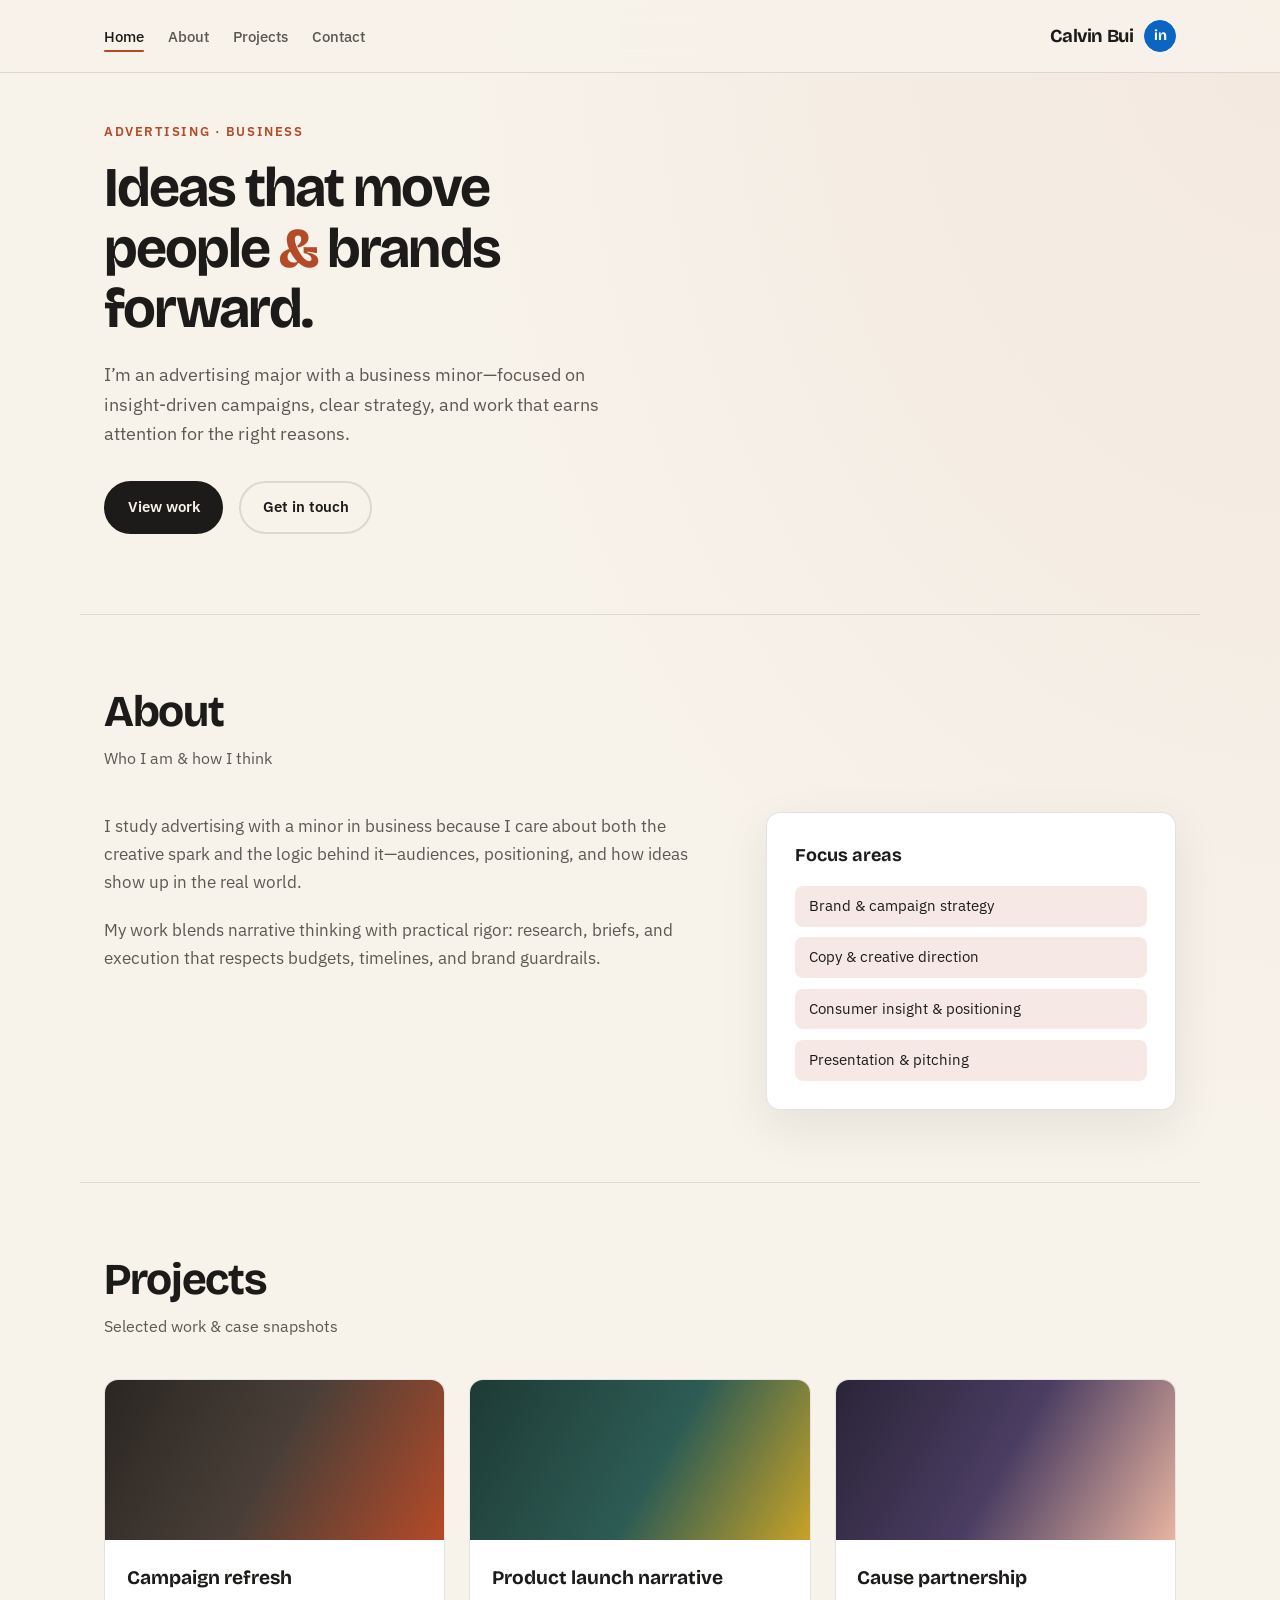
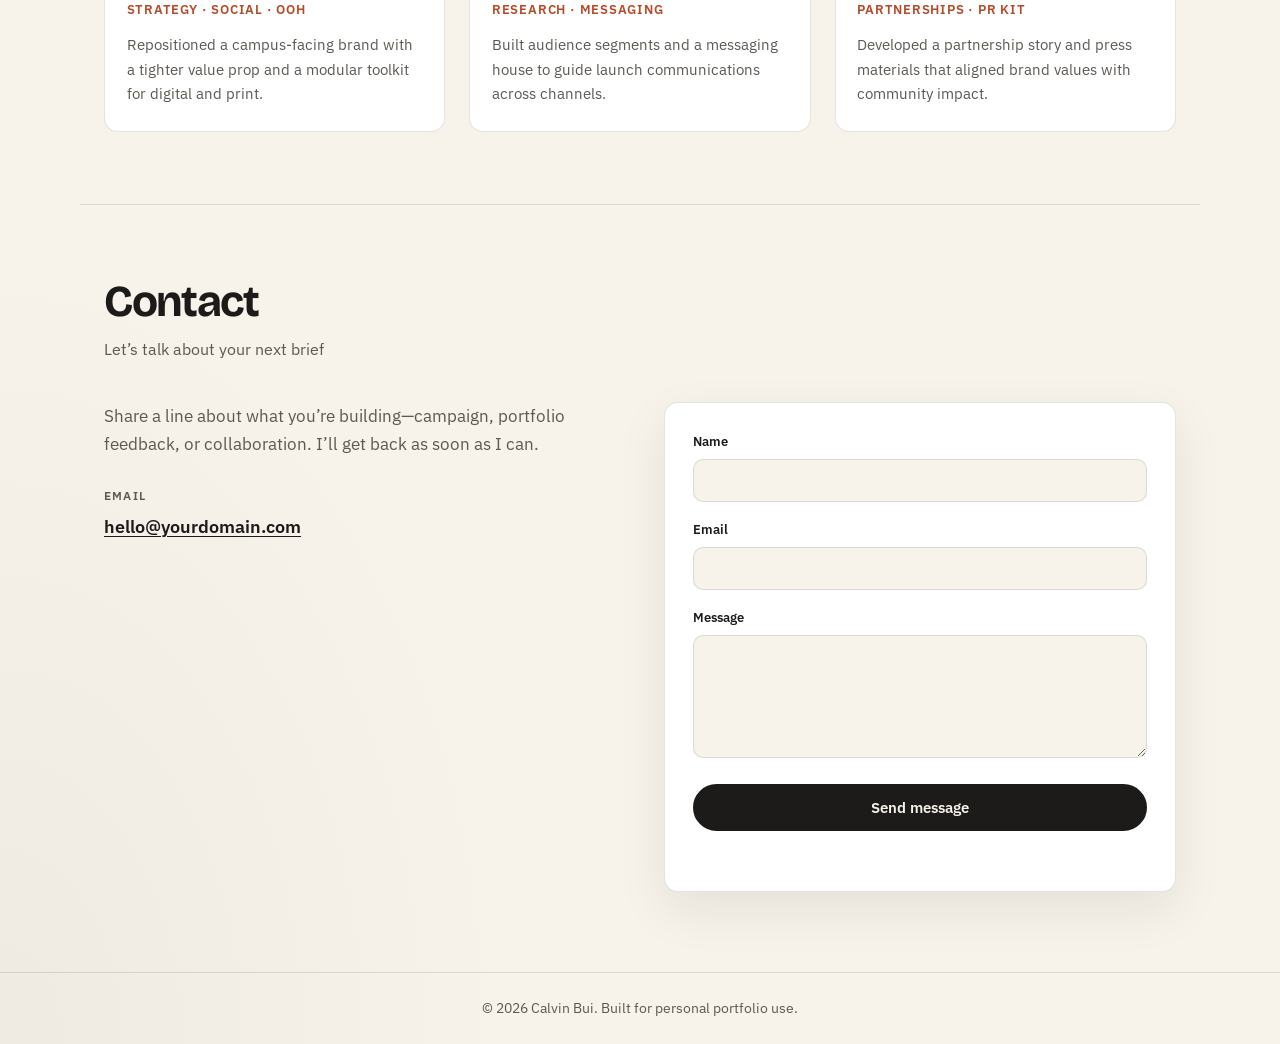
==== index.html @ d8169baa "changed website icon" ====
<!DOCTYPE html>
<html lang="en">
  <head>
    <meta charset="UTF-8" />
    <meta name="viewport" content="width=device-width, initial-scale=1.0" />
    <meta
      name="description"
      content="Portfolio — Advertising & strategy. Personal brand and selected work."
    />
    <title>Calvin Bui | Advertising & Strategy</title>
    <link rel="preconnect" href="https://fonts.googleapis.com" />
    <link rel="preconnect" href="https://fonts.gstatic.com" crossorigin />
    <link
      href="https://fonts.googleapis.com/css2?family=Bricolage+Grotesque:opsz,wght@12..96,400;12..96,600;12..96,700&family=IBM+Plex+Sans:ital,wght@0,400;0,500;0,600;1,400&display=swap"
      rel="stylesheet"
    />
    <link rel="icon" type="image/svg+xml" href="favicon.svg" />
    <link rel="apple-touch-icon" sizes="180x180" href="favicon.svg" />
    <link rel="stylesheet" href="css/styles.css" />
  </head>
  <body>
    <a class="skip-link" href="#home">Skip to content</a>

    <header class="site-header">
      <div class="header-inner">
        <button
          class="nav-toggle"
          type="button"
          aria-expanded="false"
          aria-controls="site-nav"
          aria-label="Open menu"
        >
          <span class="nav-toggle-bar" aria-hidden="true"></span>
          <span class="nav-toggle-bar" aria-hidden="true"></span>
        </button>
        <nav id="site-nav" class="site-nav" aria-label="Primary">
          <ul class="nav-list">
            <li><a class="nav-link" href="#home" data-section="home">Home</a></li>
            <li><a class="nav-link" href="#about" data-section="about">About</a></li>
            <li>
              <a class="nav-link" href="#projects" data-section="projects">Projects</a>
            </li>
            <li>
              <a class="nav-link" href="#contact" data-section="contact">Contact</a>
            </li>
          </ul>
        </nav>
        <div class="header-brand">
          <a class="logo" href="#home">Calvin Bui</a>
          <a
            class="social-link social-link--linkedin"
            href="https://www.linkedin.com/in/calvin-bui-9a1b99356/"
            target="_blank"
            rel="noopener noreferrer"
            aria-label="Calvin Bui on LinkedIn"
          >
            <span aria-hidden="true">in</span>
          </a>
        </div>
      </div>
    </header>

    <main>
      <section id="home" class="section section-hero" tabindex="-1">
        <div class="hero-grid">
          <div class="hero-copy">
            <p class="eyebrow">Advertising · Business</p>
            <h1 class="hero-title">
              Ideas that move people <span class="hero-accent">&amp;</span> brands
              forward.
            </h1>
            <p class="hero-lead">
              I’m an advertising major with a business minor—focused on insight-driven
              campaigns, clear strategy, and work that earns attention for the right
              reasons.
            </p>
            <div class="hero-actions">
              <a class="btn btn-primary" href="#projects">View work</a>
              <a class="btn btn-ghost" href="#contact">Get in touch</a>
            </div>
          </div>
        </div>
      </section>

      <section id="about" class="section section-about" tabindex="-1">
        <div class="section-header">
          <h2 class="section-title">About</h2>
          <p class="section-kicker">Who I am &amp; how I think</p>
        </div>
        <div class="about-grid">
          <div class="about-text">
            <p>
              I study advertising with a minor in business because I care about both
              the creative spark and the logic behind it—audiences, positioning, and
              how ideas show up in the real world.
            </p>
            <p>
              My work blends narrative thinking with practical rigor: research,
              briefs, and execution that respects budgets, timelines, and brand
              guardrails.
            </p>
          </div>
          <aside class="about-aside">
            <h3 class="about-aside-title">Focus areas</h3>
            <ul class="pill-list">
              <li>Brand &amp; campaign strategy</li>
              <li>Copy &amp; creative direction</li>
              <li>Consumer insight &amp; positioning</li>
              <li>Presentation &amp; pitching</li>
            </ul>
          </aside>
        </div>
      </section>

      <section id="projects" class="section section-projects" tabindex="-1">
        <div class="section-header">
          <h2 class="section-title">Projects</h2>
          <p class="section-kicker">Selected work &amp; case snapshots</p>
        </div>
        <ul class="project-grid">
          <li class="project-card">
            <div class="project-thumb" role="img" aria-label="Project placeholder"></div>
            <div class="project-body">
              <h3 class="project-title">Campaign refresh</h3>
              <p class="project-meta">Strategy · Social · OOH</p>
              <p class="project-desc">
                Repositioned a campus-facing brand with a tighter value prop and a
                modular toolkit for digital and print.
              </p>
            </div>
          </li>
          <li class="project-card">
            <div
              class="project-thumb project-thumb--b"
              role="img"
              aria-label="Project placeholder"
            ></div>
            <div class="project-body">
              <h3 class="project-title">Product launch narrative</h3>
              <p class="project-meta">Research · Messaging</p>
              <p class="project-desc">
                Built audience segments and a messaging house to guide launch
                communications across channels.
              </p>
            </div>
          </li>
          <li class="project-card">
            <div
              class="project-thumb project-thumb--c"
              role="img"
              aria-label="Project placeholder"
            ></div>
            <div class="project-body">
              <h3 class="project-title">Cause partnership</h3>
              <p class="project-meta">Partnerships · PR kit</p>
              <p class="project-desc">
                Developed a partnership story and press materials that aligned brand
                values with community impact.
              </p>
            </div>
          </li>
        </ul>
      </section>

      <section id="contact" class="section section-contact" tabindex="-1">
        <div class="section-header">
          <h2 class="section-title">Contact</h2>
          <p class="section-kicker">Let’s talk about your next brief</p>
        </div>
        <div class="contact-grid">
          <div class="contact-intro">
            <p>
              Share a line about what you’re building—campaign, portfolio feedback, or
              collaboration. I’ll get back as soon as I can.
            </p>
            <p class="contact-direct">
              <span class="contact-label">Email</span>
              <a class="contact-email" href="mailto:hello@yourdomain.com"
                >hello@yourdomain.com</a
              >
            </p>
          </div>
          <form class="contact-form" id="contact-form" novalidate>
            <div class="field">
              <label for="name">Name</label>
              <input id="name" name="name" type="text" autocomplete="name" required />
            </div>
            <div class="field">
              <label for="email">Email</label>
              <input
                id="email"
                name="email"
                type="email"
                autocomplete="email"
                required
              />
            </div>
            <div class="field">
              <label for="message">Message</label>
              <textarea id="message" name="message" rows="5" required></textarea>
            </div>
            <button class="btn btn-primary btn-full" type="submit">Send message</button>
            <p class="form-hint" id="form-status" role="status" aria-live="polite"></p>
          </form>
        </div>
      </section>
    </main>

    <footer class="site-footer">
      <p class="footer-copy">
        © <span id="year"></span> Calvin Bui. Built for personal portfolio use.
      </p>
    </footer>

    <script src="js/main.js"></script>
  </body>
</html>
---- css/styles.css ----
/* —— Variables —— */
:root {
  --bg: #f7f2ea;
  --bg-deep: #ebe3d6;
  --ink: #1c1b19;
  --ink-muted: #5c5852;
  --accent: #b54a28;
  --accent-soft: rgba(181, 74, 40, 0.12);
  --line: rgba(28, 27, 25, 0.12);
  --shadow: 0 18px 50px rgba(28, 27, 25, 0.08);
  --radius: 14px;
  --font-display: "Bricolage Grotesque", system-ui, sans-serif;
  --font-body: "IBM Plex Sans", system-ui, sans-serif;
  --header-h: 72px;
  --ease: cubic-bezier(0.22, 1, 0.36, 1);
}

*,
*::before,
*::after {
  box-sizing: border-box;
}

html {
  scroll-behavior: smooth;
}

@media (prefers-reduced-motion: reduce) {
  html {
    scroll-behavior: auto;
  }
}

body {
  margin: 0;
  font-family: var(--font-body);
  font-size: 1.0625rem;
  line-height: 1.65;
  color: var(--ink);
  background-color: var(--bg);
  background-image: radial-gradient(
      ellipse 120% 80% at 100% 0%,
      rgba(181, 74, 40, 0.06),
      transparent 55%
    ),
    radial-gradient(ellipse 80% 60% at 0% 100%, rgba(28, 27, 25, 0.04), transparent 50%);
}

img {
  max-width: 100%;
  height: auto;
  display: block;
}

a {
  color: var(--accent);
  text-decoration-thickness: 1px;
  text-underline-offset: 3px;
}

a:hover {
  color: var(--ink);
}

.skip-link {
  position: absolute;
  left: -9999px;
  top: 0.75rem;
  z-index: 100;
  padding: 0.5rem 1rem;
  background: var(--ink);
  color: var(--bg);
  font-weight: 600;
  border-radius: 6px;
}

.skip-link:focus {
  left: 0.75rem;
}

/* —— Header —— */
.site-header {
  position: sticky;
  top: 0;
  z-index: 50;
  background: color-mix(in srgb, var(--bg) 88%, transparent);
  backdrop-filter: blur(12px);
  border-bottom: 1px solid var(--line);
}

.header-inner {
  max-width: 1120px;
  margin: 0 auto;
  padding: 1rem 1.5rem;
  display: flex;
  align-items: center;
  justify-content: space-between;
  gap: 1rem;
  min-height: var(--header-h);
}

.header-brand {
  display: flex;
  align-items: center;
  gap: 0.65rem;
}

.logo {
  font-family: var(--font-display);
  font-weight: 700;
  font-size: 1.15rem;
  letter-spacing: -0.02em;
  color: var(--ink);
  text-decoration: none;
}

.logo:hover {
  color: var(--accent);
}

.social-link {
  display: inline-flex;
  align-items: center;
  justify-content: center;
  width: 32px;
  height: 32px;
  border-radius: 999px;
  border: 1px solid var(--line);
  font-size: 0.9rem;
  font-weight: 700;
  text-decoration: none;
  transition: background 0.2s, color 0.2s, border-color 0.2s, transform 0.2s var(--ease);
}

.social-link span {
  font-family: var(--font-display);
}

.social-link--linkedin {
  background: #0a66c2;
  color: #fff;
  border-color: #0a66c2;
}

.social-link--linkedin:hover {
  background: #084482;
  border-color: #084482;
  color: #fff;
}

.site-nav .nav-list {
  list-style: none;
  margin: 0;
  padding: 0;
  display: flex;
  gap: 0.25rem 1.5rem;
  flex-wrap: wrap;
  align-items: center;
  justify-content: flex-start;
}

.nav-link {
  font-size: 0.9375rem;
  font-weight: 500;
  color: var(--ink-muted);
  text-decoration: none;
  padding: 0.35rem 0;
  position: relative;
}

.nav-link:hover,
.nav-link:focus-visible {
  color: var(--ink);
}

.nav-link.is-active {
  color: var(--ink);
}

.nav-link.is-active::after {
  content: "";
  position: absolute;
  left: 0;
  bottom: 0;
  width: 100%;
  height: 2px;
  background: var(--accent);
  border-radius: 2px;
}

.nav-toggle {
  display: none;
  flex-direction: column;
  justify-content: center;
  gap: 6px;
  width: 44px;
  height: 44px;
  padding: 0;
  border: none;
  background: transparent;
  cursor: pointer;
}

.nav-toggle-bar {
  display: block;
  width: 22px;
  height: 2px;
  background: var(--ink);
  border-radius: 2px;
  transition: transform 0.25s var(--ease), opacity 0.2s;
}

.nav-toggle[aria-expanded="true"] .nav-toggle-bar:first-child {
  transform: translateY(4px) rotate(45deg);
}

.nav-toggle[aria-expanded="true"] .nav-toggle-bar:last-child {
  transform: translateY(-4px) rotate(-45deg);
}

@media (max-width: 768px) {
  .nav-toggle {
    display: flex;
  }

  .header-inner {
    justify-content: space-between;
  }

  .site-nav {
    position: absolute;
    left: 0;
    right: 0;
    top: 100%;
    background: var(--bg);
    border-bottom: 1px solid var(--line);
    max-height: 0;
    overflow: hidden;
    transition: max-height 0.35s var(--ease);
  }

  .site-nav.is-open {
    max-height: 320px;
  }

  .site-nav .nav-list {
    flex-direction: column;
    align-items: stretch;
    padding: 1rem 1.5rem 1.5rem;
    gap: 0;
  }

  .site-nav .nav-link {
    display: block;
    padding: 0.75rem 0;
    border-bottom: 1px solid var(--line);
  }

  .site-nav .nav-link.is-active::after {
    display: none;
  }

  .site-nav .nav-link.is-active {
    padding-left: 0.5rem;
    border-left: 3px solid var(--accent);
  }
}

/* —— Sections —— */
.section {
  scroll-margin-top: calc(var(--header-h) + 1rem);
  padding: 4.5rem 1.5rem;
  max-width: 1120px;
  margin: 0 auto;
}

.section-header {
  margin-bottom: 2.5rem;
  max-width: 40rem;
}

.section-title {
  font-family: var(--font-display);
  font-size: clamp(2rem, 4vw, 2.75rem);
  font-weight: 700;
  letter-spacing: -0.03em;
  line-height: 1.15;
  margin: 0 0 0.5rem;
}

.section-kicker {
  margin: 0;
  color: var(--ink-muted);
  font-size: 1rem;
}

/* —— Hero —— */
.section-hero {
  padding-top: 3rem;
  padding-bottom: 5rem;
}

.hero-grid {
  display: grid;
  grid-template-columns: 1fr 1fr;
  gap: 3rem;
  align-items: center;
}

@media (max-width: 900px) {
  .hero-grid {
    grid-template-columns: 1fr;
  }
}

.eyebrow {
  font-size: 0.8125rem;
  font-weight: 600;
  letter-spacing: 0.12em;
  text-transform: uppercase;
  color: var(--accent);
  margin: 0 0 1rem;
}

.hero-title {
  font-family: var(--font-display);
  font-size: clamp(2.35rem, 5vw, 3.5rem);
  font-weight: 700;
  letter-spacing: -0.035em;
  line-height: 1.08;
  margin: 0 0 1.25rem;
}

.hero-accent {
  color: var(--accent);
}

.hero-lead {
  margin: 0 0 2rem;
  color: var(--ink-muted);
  font-size: 1.125rem;
  max-width: 36rem;
}

.hero-actions {
  display: flex;
  flex-wrap: wrap;
  gap: 0.75rem 1rem;
}

.btn {
  display: inline-flex;
  align-items: center;
  justify-content: center;
  padding: 0.75rem 1.35rem;
  font-family: var(--font-body);
  font-size: 0.9375rem;
  font-weight: 600;
  border-radius: 999px;
  border: 2px solid transparent;
  cursor: pointer;
  text-decoration: none;
  transition: background 0.2s, color 0.2s, border-color 0.2s, transform 0.2s var(--ease);
}

.btn:active {
  transform: scale(0.98);
}

.btn-primary {
  background: var(--ink);
  color: var(--bg);
  border-color: var(--ink);
}

.btn-primary:hover {
  background: var(--accent);
  border-color: var(--accent);
  color: #fff;
}

.btn-ghost {
  background: transparent;
  color: var(--ink);
  border-color: var(--line);
}

.btn-ghost:hover {
  border-color: var(--ink);
}

.btn-full {
  width: 100%;
}

.hero-visual {
  display: flex;
  justify-content: center;
  align-items: center;
  min-height: 280px;
}

.hero-frame {
  position: relative;
  width: min(100%, 380px);
  aspect-ratio: 1;
  border-radius: var(--radius);
  background: linear-gradient(145deg, var(--bg-deep), #fff 60%);
  border: 1px solid var(--line);
  box-shadow: var(--shadow);
}

.hero-tag {
  position: absolute;
  font-family: var(--font-display);
  font-weight: 600;
  font-size: 0.95rem;
  padding: 0.5rem 0.85rem;
  background: var(--ink);
  color: var(--bg);
  border-radius: 8px;
  top: 18%;
  left: 10%;
  animation: float 6s var(--ease) infinite;
}

.hero-tag--offset {
  top: 48%;
  left: auto;
  right: 12%;
  background: var(--accent);
  animation-delay: -2s;
}

.hero-tag--wide {
  top: auto;
  bottom: 16%;
  left: 18%;
  background: var(--bg);
  color: var(--ink);
  border: 1px solid var(--line);
  animation-delay: -4s;
}

@media (prefers-reduced-motion: reduce) {
  .hero-tag {
    animation: none;
  }
}

@keyframes float {
  0%,
  100% {
    transform: translateY(0);
  }
  50% {
    transform: translateY(-8px);
  }
}

/* —— About —— */
.section-about {
  border-top: 1px solid var(--line);
}

.about-grid {
  display: grid;
  grid-template-columns: 1.2fr 0.8fr;
  gap: 3rem;
  align-items: start;
}

@media (max-width: 768px) {
  .about-grid {
    grid-template-columns: 1fr;
  }
}

.about-text p {
  margin: 0 0 1.25rem;
  color: var(--ink-muted);
}

.about-text p:last-child {
  margin-bottom: 0;
}

.about-aside {
  background: #fff;
  border: 1px solid var(--line);
  border-radius: var(--radius);
  padding: 1.75rem;
  box-shadow: var(--shadow);
}

.about-aside-title {
  font-family: var(--font-display);
  font-size: 1.125rem;
  margin: 0 0 1rem;
}

.pill-list {
  list-style: none;
  margin: 0;
  padding: 0;
  display: flex;
  flex-direction: column;
  gap: 0.65rem;
}

.pill-list li {
  font-size: 0.9375rem;
  padding: 0.5rem 0.85rem;
  background: var(--accent-soft);
  border-radius: 8px;
  color: var(--ink);
}

/* —— Projects —— */
.section-projects {
  border-top: 1px solid var(--line);
}

.project-grid {
  list-style: none;
  margin: 0;
  padding: 0;
  display: grid;
  grid-template-columns: repeat(3, 1fr);
  gap: 1.5rem;
}

@media (max-width: 900px) {
  .project-grid {
    grid-template-columns: 1fr;
  }
}

.project-card {
  background: #fff;
  border: 1px solid var(--line);
  border-radius: var(--radius);
  overflow: hidden;
  display: flex;
  flex-direction: column;
  transition: transform 0.25s var(--ease), box-shadow 0.25s var(--ease);
}

.project-card:hover {
  transform: translateY(-4px);
  box-shadow: var(--shadow);
}

.project-thumb {
  height: 160px;
  background: linear-gradient(120deg, #2a2622 0%, #4a3f38 50%, #b54a28 100%);
}

.project-thumb--b {
  background: linear-gradient(120deg, #1e3a35 0%, #2d5c54 55%, #c9a227 100%);
}

.project-thumb--c {
  background: linear-gradient(120deg, #2a2438 0%, #4a3d62 50%, #e8b4a0 100%);
}

.project-body {
  padding: 1.35rem 1.35rem 1.5rem;
  flex: 1;
  display: flex;
  flex-direction: column;
}

.project-title {
  font-family: var(--font-display);
  font-size: 1.2rem;
  margin: 0 0 0.35rem;
}

.project-meta {
  margin: 0 0 0.75rem;
  font-size: 0.8125rem;
  font-weight: 600;
  letter-spacing: 0.06em;
  text-transform: uppercase;
  color: var(--accent);
}

.project-desc {
  margin: 0;
  font-size: 0.9375rem;
  color: var(--ink-muted);
  flex: 1;
}

/* —— Contact —— */
.section-contact {
  border-top: 1px solid var(--line);
  padding-bottom: 5rem;
}

.contact-grid {
  display: grid;
  grid-template-columns: 1fr 1fr;
  gap: 3rem;
  align-items: start;
}

@media (max-width: 768px) {
  .contact-grid {
    grid-template-columns: 1fr;
  }
}

.contact-intro p {
  margin: 0 0 1.25rem;
  color: var(--ink-muted);
}

.contact-direct {
  margin: 0;
  padding-top: 0.5rem;
}

.contact-label {
  display: block;
  font-size: 0.75rem;
  font-weight: 600;
  letter-spacing: 0.1em;
  text-transform: uppercase;
  color: var(--ink-muted);
  margin-bottom: 0.35rem;
}

.contact-email {
  font-size: 1.125rem;
  font-weight: 600;
  color: var(--ink);
}

.contact-form {
  background: #fff;
  border: 1px solid var(--line);
  border-radius: var(--radius);
  padding: 1.75rem;
  box-shadow: var(--shadow);
}

.field {
  margin-bottom: 1.1rem;
}

.field label {
  display: block;
  font-size: 0.8125rem;
  font-weight: 600;
  margin-bottom: 0.4rem;
}

.field input,
.field textarea {
  width: 100%;
  padding: 0.65rem 0.85rem;
  font-family: var(--font-body);
  font-size: 1rem;
  border: 1px solid var(--line);
  border-radius: 10px;
  background: var(--bg);
  color: var(--ink);
}

.field input:focus,
.field textarea:focus {
  outline: 2px solid var(--accent);
  outline-offset: 2px;
  border-color: transparent;
}

.field textarea {
  resize: vertical;
  min-height: 120px;
}

.form-hint {
  margin: 0.75rem 0 0;
  font-size: 0.875rem;
  color: var(--ink-muted);
  min-height: 1.25rem;
}

.form-hint.is-error {
  color: #a32020;
}

.form-hint.is-success {
  color: #1f6b4a;
}

/* —— Footer —— */
.site-footer {
  border-top: 1px solid var(--line);
  padding: 1.5rem;
  text-align: center;
}

.footer-copy {
  margin: 0;
  font-size: 0.875rem;
  color: var(--ink-muted);
}
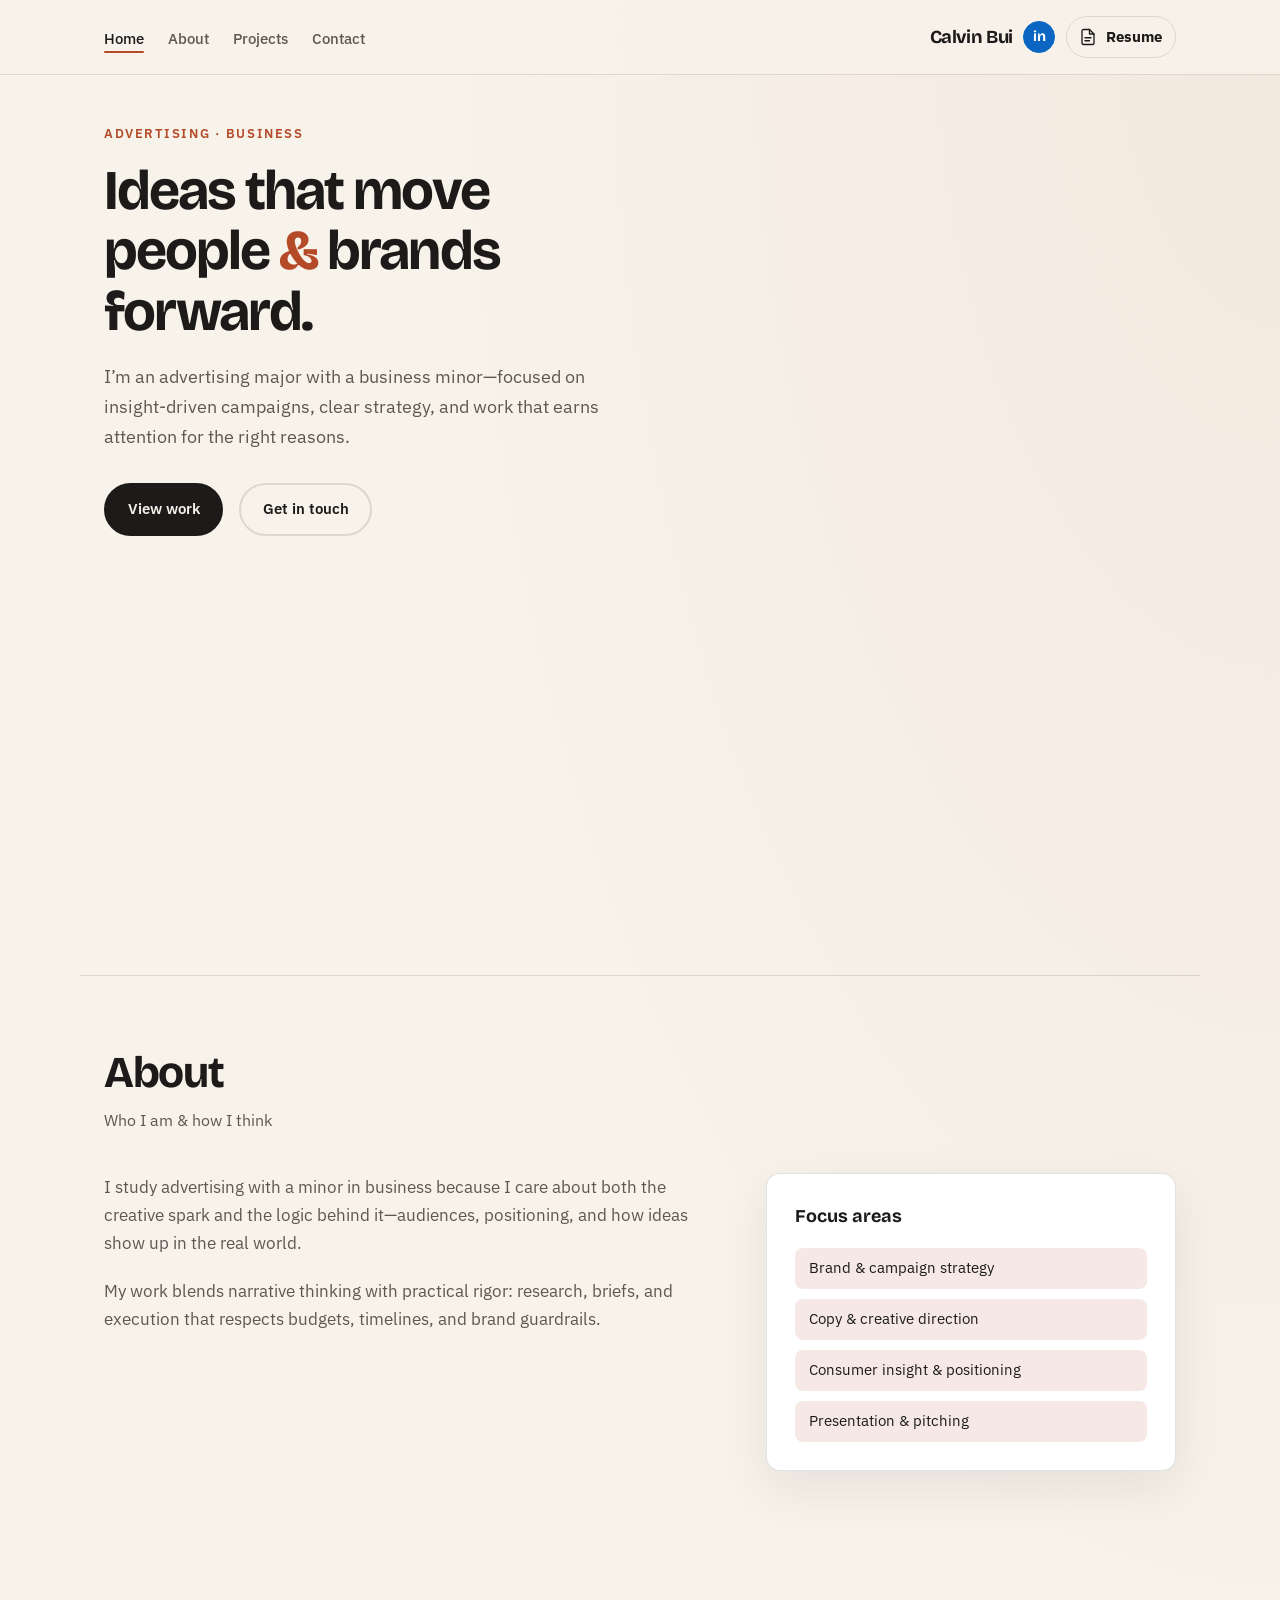
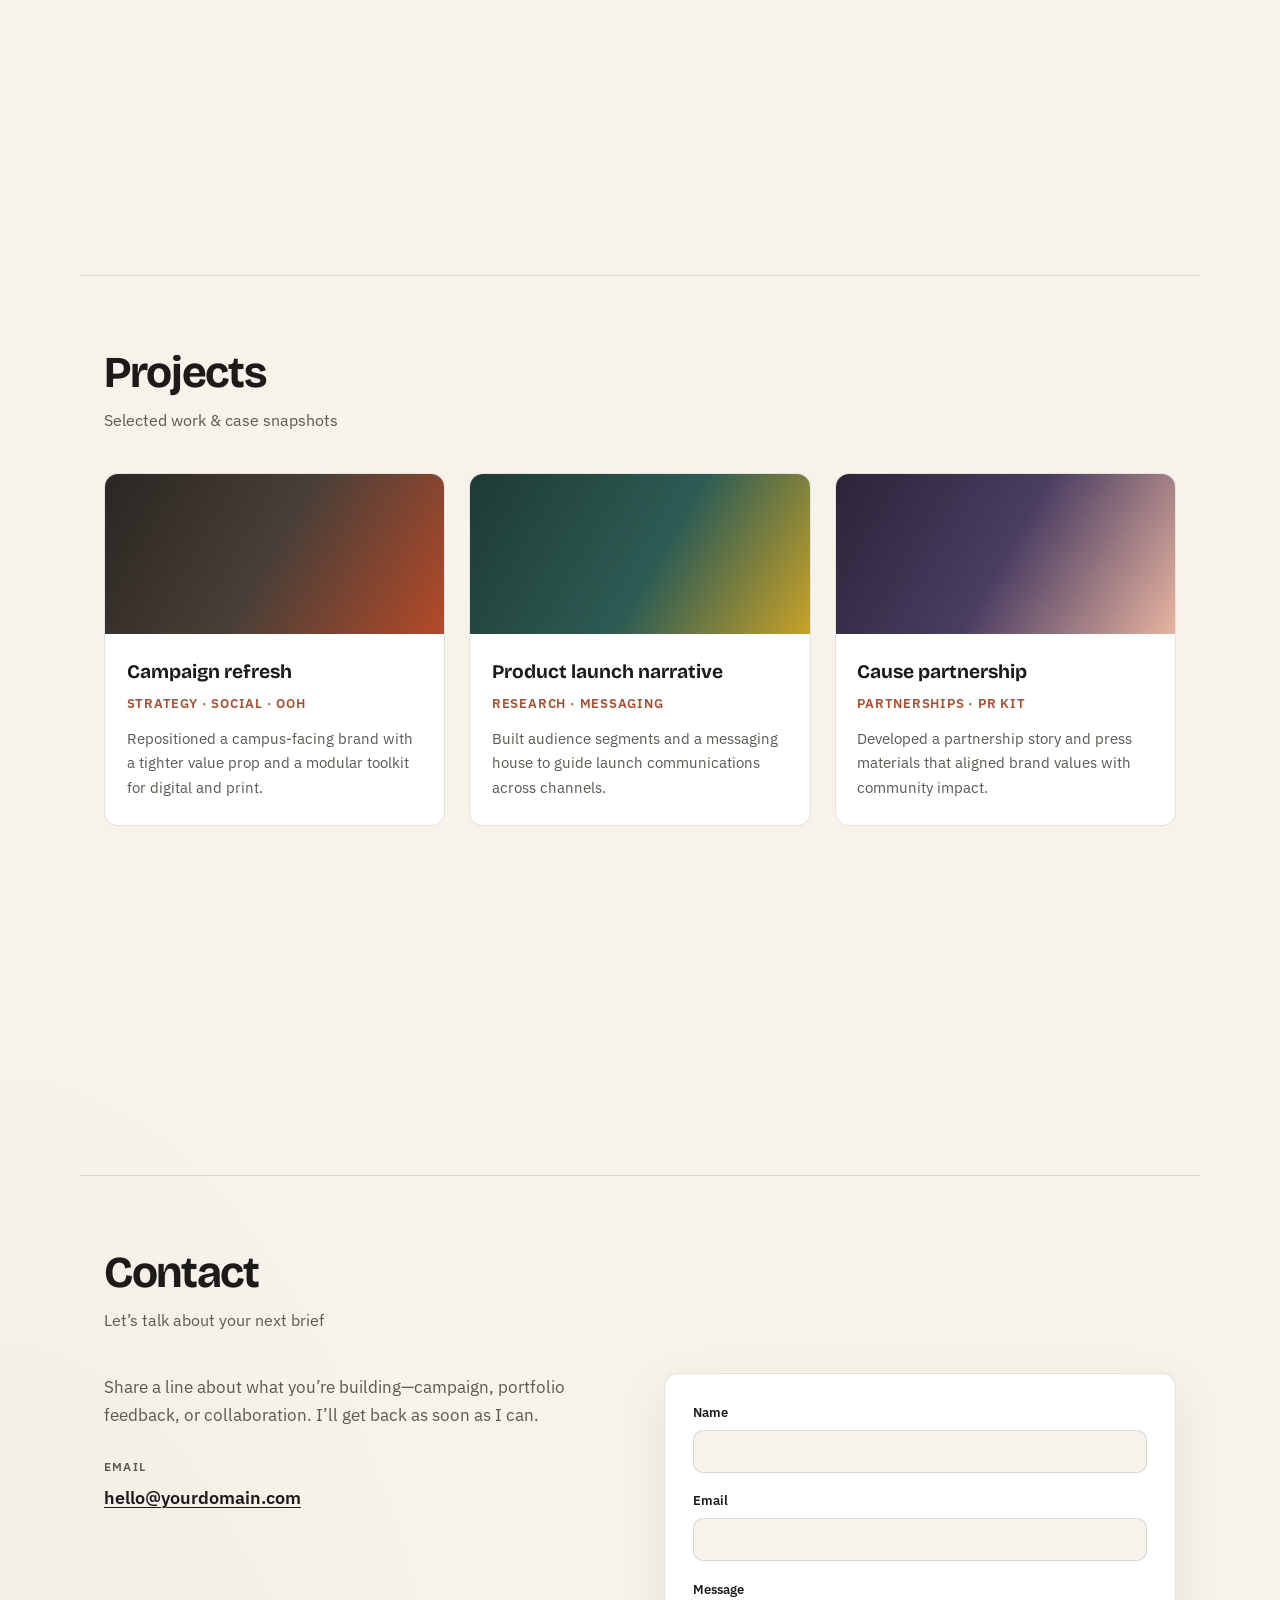
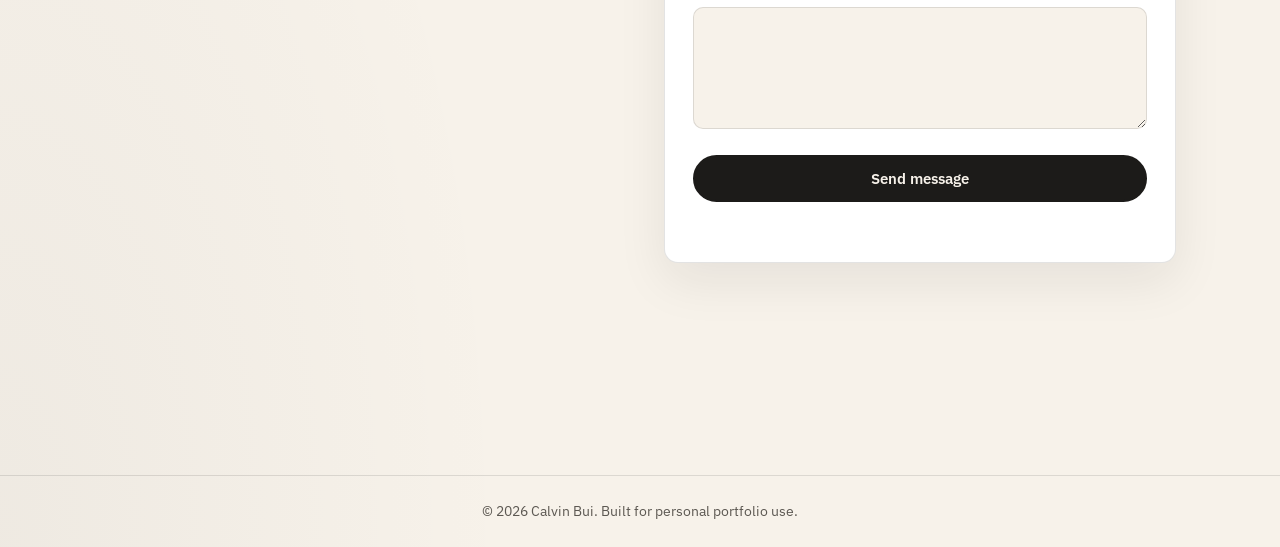
==== commit b9f6cd7b: "change projects landing page and added resume link" ====
--- a/index.html
+++ b/index.html
@@ -56,6 +56,49 @@
           >
             <span aria-hidden="true">in</span>
           </a>
+          <a
+            class="resume-link"
+            href="file:///c:/Users/ManhC/AppData/Roaming/Cursor/User/workspaceStorage/2ee7efa1c411fd7d23c1c6ce059d7d63/pdfs/0595aa2b-fb58-45c2-9a7c-4e1f56b31971/Calvin%20Bui%20Official%20Resume%20.pdf"
+            aria-label="Open resume PDF"
+          >
+            <svg
+              class="resume-icon"
+              width="18"
+              height="18"
+              viewBox="0 0 24 24"
+              fill="none"
+              xmlns="http://www.w3.org/2000/svg"
+              aria-hidden="true"
+            >
+              <path
+                d="M14 2H6a2 2 0 0 0-2 2v16a2 2 0 0 0 2 2h12a2 2 0 0 0 2-2V8l-6-6Z"
+                stroke="currentColor"
+                stroke-width="1.8"
+                stroke-linecap="round"
+                stroke-linejoin="round"
+              />
+              <path
+                d="M14 2v6h6"
+                stroke="currentColor"
+                stroke-width="1.8"
+                stroke-linecap="round"
+                stroke-linejoin="round"
+              />
+              <path
+                d="M8 13h8"
+                stroke="currentColor"
+                stroke-width="1.8"
+                stroke-linecap="round"
+              />
+              <path
+                d="M8 17h6"
+                stroke="currentColor"
+                stroke-width="1.8"
+                stroke-linecap="round"
+              />
+            </svg>
+            <span class="resume-text">Resume</span>
+          </a>
         </div>
       </div>
     </header>
--- a/css/styles.css
+++ b/css/styles.css
@@ -103,6 +103,8 @@
   display: flex;
   align-items: center;
   gap: 0.65rem;
+  justify-content: flex-end;
+  flex-wrap: wrap;
 }
 
 .logo {
@@ -148,6 +150,32 @@
   color: #fff;
 }
 
+.resume-link {
+  display: inline-flex;
+  align-items: center;
+  gap: 0.55rem;
+  padding: 0.5rem 0.8rem;
+  border-radius: 999px;
+  border: 1px solid var(--line);
+  background: transparent;
+  color: var(--ink);
+  font-weight: 700;
+  font-size: 0.92rem;
+  text-decoration: none;
+  transition: background 0.2s, border-color 0.2s, transform 0.2s var(--ease);
+  white-space: nowrap;
+}
+
+.resume-link:hover,
+.resume-link:focus-visible {
+  background: color-mix(in srgb, var(--bg) 60%, #fff 40%);
+  border-color: var(--ink-muted);
+}
+
+.resume-icon {
+  color: var(--ink);
+}
+
 .site-nav .nav-list {
   list-style: none;
   margin: 0;
@@ -270,6 +298,7 @@
 .section {
   scroll-margin-top: calc(var(--header-h) + 1rem);
   padding: 4.5rem 1.5rem;
+  min-height: 100vh;
   max-width: 1120px;
   margin: 0 auto;
 }
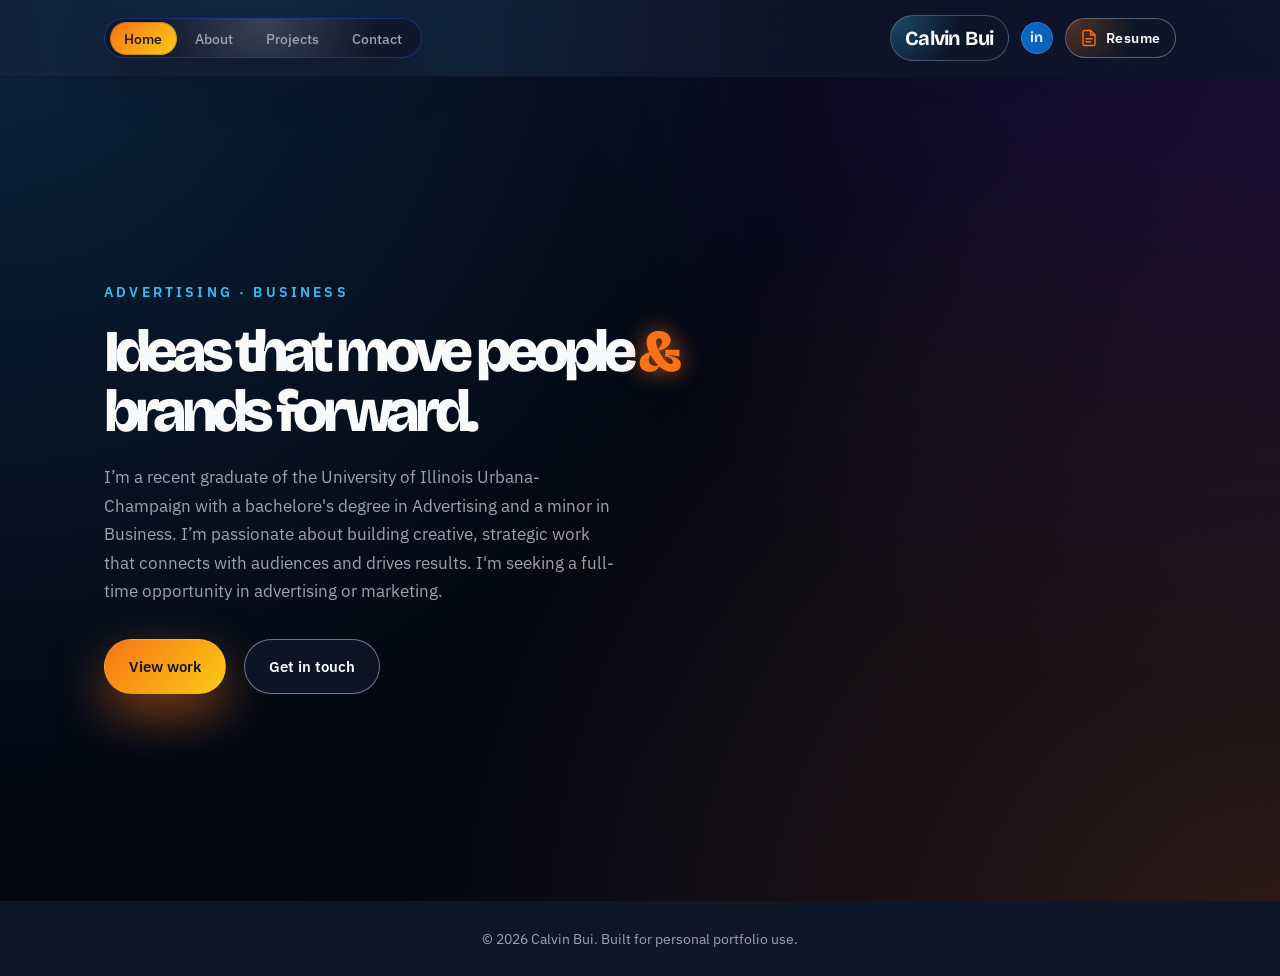
==== commit 4c3a8b0a: "text change" ====
--- a/index.html
+++ b/index.html
@@ -35,18 +35,18 @@
         </button>
         <nav id="site-nav" class="site-nav" aria-label="Primary">
           <ul class="nav-list">
-            <li><a class="nav-link" href="#home" data-section="home">Home</a></li>
-            <li><a class="nav-link" href="#about" data-section="about">About</a></li>
+            <li><a class="nav-link" href="index.html" data-section="home">Home</a></li>
+            <li><a class="nav-link" href="about.html" data-section="about">About</a></li>
             <li>
-              <a class="nav-link" href="#projects" data-section="projects">Projects</a>
+              <a class="nav-link" href="projects.html" data-section="projects">Projects</a>
             </li>
             <li>
-              <a class="nav-link" href="#contact" data-section="contact">Contact</a>
+              <a class="nav-link" href="contact.html" data-section="contact">Contact</a>
             </li>
           </ul>
         </nav>
         <div class="header-brand">
-          <a class="logo" href="#home">Calvin Bui</a>
+          <a class="logo" href="index.html">Calvin Bui</a>
           <a
             class="social-link social-link--linkedin"
             href="https://www.linkedin.com/in/calvin-bui-9a1b99356/"
@@ -58,7 +58,9 @@
           </a>
           <a
             class="resume-link"
-            href="file:///c:/Users/ManhC/AppData/Roaming/Cursor/User/workspaceStorage/2ee7efa1c411fd7d23c1c6ce059d7d63/pdfs/0595aa2b-fb58-45c2-9a7c-4e1f56b31971/Calvin%20Bui%20Official%20Resume%20.pdf"
+            href="assets/resume.pdf"
+            target="_blank"
+            rel="noopener noreferrer"
             aria-label="Open resume PDF"
           >
             <svg
@@ -113,138 +115,17 @@
               forward.
             </h1>
             <p class="hero-lead">
-              I’m an advertising major with a business minor—focused on insight-driven
-              campaigns, clear strategy, and work that earns attention for the right
-              reasons.
+              I’m a recent graduate of the University of Illinois Urbana-Champaign with a 
+              bachelore's degree in Advertising and a minor in Business. I’m passionate about
+              building creative, strategic work that connects with audiences and drives results.
+              I'm seeking a full-time opportunity in advertising or marketing.
+              
             </p>
             <div class="hero-actions">
-              <a class="btn btn-primary" href="#projects">View work</a>
-              <a class="btn btn-ghost" href="#contact">Get in touch</a>
+              <a class="btn btn-primary" href="projects.html">View work</a>
+              <a class="btn btn-ghost" href="contact.html">Get in touch</a>
             </div>
           </div>
-        </div>
-      </section>
-
-      <section id="about" class="section section-about" tabindex="-1">
-        <div class="section-header">
-          <h2 class="section-title">About</h2>
-          <p class="section-kicker">Who I am &amp; how I think</p>
-        </div>
-        <div class="about-grid">
-          <div class="about-text">
-            <p>
-              I study advertising with a minor in business because I care about both
-              the creative spark and the logic behind it—audiences, positioning, and
-              how ideas show up in the real world.
-            </p>
-            <p>
-              My work blends narrative thinking with practical rigor: research,
-              briefs, and execution that respects budgets, timelines, and brand
-              guardrails.
-            </p>
-          </div>
-          <aside class="about-aside">
-            <h3 class="about-aside-title">Focus areas</h3>
-            <ul class="pill-list">
-              <li>Brand &amp; campaign strategy</li>
-              <li>Copy &amp; creative direction</li>
-              <li>Consumer insight &amp; positioning</li>
-              <li>Presentation &amp; pitching</li>
-            </ul>
-          </aside>
-        </div>
-      </section>
-
-      <section id="projects" class="section section-projects" tabindex="-1">
-        <div class="section-header">
-          <h2 class="section-title">Projects</h2>
-          <p class="section-kicker">Selected work &amp; case snapshots</p>
-        </div>
-        <ul class="project-grid">
-          <li class="project-card">
-            <div class="project-thumb" role="img" aria-label="Project placeholder"></div>
-            <div class="project-body">
-              <h3 class="project-title">Campaign refresh</h3>
-              <p class="project-meta">Strategy · Social · OOH</p>
-              <p class="project-desc">
-                Repositioned a campus-facing brand with a tighter value prop and a
-                modular toolkit for digital and print.
-              </p>
-            </div>
-          </li>
-          <li class="project-card">
-            <div
-              class="project-thumb project-thumb--b"
-              role="img"
-              aria-label="Project placeholder"
-            ></div>
-            <div class="project-body">
-              <h3 class="project-title">Product launch narrative</h3>
-              <p class="project-meta">Research · Messaging</p>
-              <p class="project-desc">
-                Built audience segments and a messaging house to guide launch
-                communications across channels.
-              </p>
-            </div>
-          </li>
-          <li class="project-card">
-            <div
-              class="project-thumb project-thumb--c"
-              role="img"
-              aria-label="Project placeholder"
-            ></div>
-            <div class="project-body">
-              <h3 class="project-title">Cause partnership</h3>
-              <p class="project-meta">Partnerships · PR kit</p>
-              <p class="project-desc">
-                Developed a partnership story and press materials that aligned brand
-                values with community impact.
-              </p>
-            </div>
-          </li>
-        </ul>
-      </section>
-
-      <section id="contact" class="section section-contact" tabindex="-1">
-        <div class="section-header">
-          <h2 class="section-title">Contact</h2>
-          <p class="section-kicker">Let’s talk about your next brief</p>
-        </div>
-        <div class="contact-grid">
-          <div class="contact-intro">
-            <p>
-              Share a line about what you’re building—campaign, portfolio feedback, or
-              collaboration. I’ll get back as soon as I can.
-            </p>
-            <p class="contact-direct">
-              <span class="contact-label">Email</span>
-              <a class="contact-email" href="mailto:hello@yourdomain.com"
-                >hello@yourdomain.com</a
-              >
-            </p>
-          </div>
-          <form class="contact-form" id="contact-form" novalidate>
-            <div class="field">
-              <label for="name">Name</label>
-              <input id="name" name="name" type="text" autocomplete="name" required />
-            </div>
-            <div class="field">
-              <label for="email">Email</label>
-              <input
-                id="email"
-                name="email"
-                type="email"
-                autocomplete="email"
-                required
-              />
-            </div>
-            <div class="field">
-              <label for="message">Message</label>
-              <textarea id="message" name="message" rows="5" required></textarea>
-            </div>
-            <button class="btn btn-primary btn-full" type="submit">Send message</button>
-            <p class="form-hint" id="form-status" role="status" aria-live="polite"></p>
-          </form>
         </div>
       </section>
     </main>
--- a/css/styles.css
+++ b/css/styles.css
@@ -1,18 +1,23 @@
-/* —— Variables —— */
+/* ====== Brand System ====== */
 :root {
-  --bg: #f7f2ea;
-  --bg-deep: #ebe3d6;
-  --ink: #1c1b19;
-  --ink-muted: #5c5852;
-  --accent: #b54a28;
-  --accent-soft: rgba(181, 74, 40, 0.12);
-  --line: rgba(28, 27, 25, 0.12);
-  --shadow: 0 18px 50px rgba(28, 27, 25, 0.08);
-  --radius: 14px;
-  --font-display: "Bricolage Grotesque", system-ui, sans-serif;
-  --font-body: "IBM Plex Sans", system-ui, sans-serif;
-  --header-h: 72px;
-  --ease: cubic-bezier(0.22, 1, 0.36, 1);
+  --bg: #050816;
+  --bg-elevated: #0b1020;
+  --bg-soft: #111827;
+  --ink: #f9fafb;
+  --ink-muted: #9ca3af;
+  --accent: #f97316;
+  --accent-soft: rgba(249, 115, 22, 0.16);
+  --accent-secondary: #38bdf8;
+  --border-subtle: rgba(148, 163, 184, 0.4);
+  --radius-lg: 18px;
+  --radius-md: 12px;
+  --shadow-soft: 0 22px 60px rgba(15, 23, 42, 0.7);
+  --header-h: 76px;
+  --font-display: "Bricolage Grotesque", system-ui, -apple-system, BlinkMacSystemFont,
+    "Segoe UI", sans-serif;
+  --font-body: "IBM Plex Sans", system-ui, -apple-system, BlinkMacSystemFont,
+    "Segoe UI", sans-serif;
+  --ease-out: cubic-bezier(0.19, 1, 0.22, 1);
 }
 
 *,
@@ -33,17 +38,16 @@
 
 body {
   margin: 0;
+  min-height: 100vh;
   font-family: var(--font-body);
-  font-size: 1.0625rem;
-  line-height: 1.65;
+  font-size: 1.05rem;
+  line-height: 1.7;
   color: var(--ink);
-  background-color: var(--bg);
-  background-image: radial-gradient(
-      ellipse 120% 80% at 100% 0%,
-      rgba(181, 74, 40, 0.06),
-      transparent 55%
-    ),
-    radial-gradient(ellipse 80% 60% at 0% 100%, rgba(28, 27, 25, 0.04), transparent 50%);
+  background:
+    radial-gradient(circle at 0 0, rgba(56, 189, 248, 0.16), transparent 50%),
+    radial-gradient(circle at 100% 100%, rgba(249, 115, 22, 0.18), transparent 55%),
+    radial-gradient(circle at 100% 0, rgba(147, 51, 234, 0.18), transparent 45%),
+    linear-gradient(145deg, #020617, #030712 52%, #020617);
 }
 
 img {
@@ -53,45 +57,47 @@
 }
 
 a {
-  color: var(--accent);
+  color: var(--accent-secondary);
   text-decoration-thickness: 1px;
   text-underline-offset: 3px;
 }
 
 a:hover {
-  color: var(--ink);
-}
-
+  color: var(--accent);
+}
+
+/* ====== Skip Link ====== */
 .skip-link {
   position: absolute;
   left: -9999px;
   top: 0.75rem;
   z-index: 100;
-  padding: 0.5rem 1rem;
-  background: var(--ink);
-  color: var(--bg);
+  padding: 0.55rem 1.1rem;
+  background: var(--accent);
+  color: #020617;
   font-weight: 600;
-  border-radius: 6px;
+  border-radius: 999px;
 }
 
 .skip-link:focus {
   left: 0.75rem;
 }
 
-/* —— Header —— */
+/* ====== Header / Nav ====== */
 .site-header {
   position: sticky;
   top: 0;
-  z-index: 50;
-  background: color-mix(in srgb, var(--bg) 88%, transparent);
-  backdrop-filter: blur(12px);
-  border-bottom: 1px solid var(--line);
+  z-index: 40;
+  backdrop-filter: blur(18px);
+  background: radial-gradient(circle at 20% 0, rgba(56, 189, 248, 0.12), transparent 55%)
+    rgba(15, 23, 42, 0.82);
+  border-bottom: 1px solid rgba(15, 23, 42, 0.9);
 }
 
 .header-inner {
   max-width: 1120px;
   margin: 0 auto;
-  padding: 1rem 1.5rem;
+  padding: 0.75rem 1.5rem;
   display: flex;
   align-items: center;
   justify-content: space-between;
@@ -102,7 +108,7 @@
 .header-brand {
   display: flex;
   align-items: center;
-  gap: 0.65rem;
+  gap: 0.75rem;
   justify-content: flex-end;
   flex-wrap: wrap;
 }
@@ -110,14 +116,20 @@
 .logo {
   font-family: var(--font-display);
   font-weight: 700;
-  font-size: 1.15rem;
-  letter-spacing: -0.02em;
+  font-size: 1.25rem;
+  letter-spacing: -0.04em;
   color: var(--ink);
   text-decoration: none;
+  padding: 0.3rem 0.9rem;
+  border-radius: 999px;
+  border: 1px solid rgba(148, 163, 184, 0.4);
+  background: radial-gradient(circle at 0 0, rgba(56, 189, 248, 0.32), transparent 55%)
+    rgba(15, 23, 42, 0.85);
+  box-shadow: 0 10px 30px rgba(15, 23, 42, 0.7);
 }
 
 .logo:hover {
-  color: var(--accent);
+  border-color: var(--accent);
 }
 
 .social-link {
@@ -127,11 +139,11 @@
   width: 32px;
   height: 32px;
   border-radius: 999px;
-  border: 1px solid var(--line);
+  border: 1px solid rgba(148, 163, 184, 0.5);
   font-size: 0.9rem;
   font-weight: 700;
   text-decoration: none;
-  transition: background 0.2s, color 0.2s, border-color 0.2s, transform 0.2s var(--ease);
+  transition: background 0.18s, color 0.18s, border-color 0.18s, transform 0.18s var(--ease-out);
 }
 
 .social-link span {
@@ -140,60 +152,84 @@
 
 .social-link--linkedin {
   background: #0a66c2;
-  color: #fff;
-  border-color: #0a66c2;
+  color: #e5f2ff;
+  border-color: rgba(59, 130, 246, 0.7);
 }
 
 .social-link--linkedin:hover {
-  background: #084482;
-  border-color: #084482;
-  color: #fff;
+  background: #004182;
+  border-color: #60a5fa;
+  transform: translateY(-1px);
 }
 
 .resume-link {
   display: inline-flex;
   align-items: center;
-  gap: 0.55rem;
-  padding: 0.5rem 0.8rem;
+  gap: 0.5rem;
+  padding: 0.45rem 0.9rem;
   border-radius: 999px;
-  border: 1px solid var(--line);
-  background: transparent;
+  border: 1px solid rgba(148, 163, 184, 0.52);
+  background: radial-gradient(
+      circle at 0 0,
+      rgba(249, 115, 22, 0.3),
+      transparent 60%
+    )
+    rgba(15, 23, 42, 0.92);
   color: var(--ink);
-  font-weight: 700;
-  font-size: 0.92rem;
+  font-weight: 600;
+  font-size: 0.9rem;
   text-decoration: none;
-  transition: background 0.2s, border-color 0.2s, transform 0.2s var(--ease);
   white-space: nowrap;
+  box-shadow: 0 14px 35px rgba(15, 23, 42, 0.8);
+  transition: background 0.18s, border-color 0.18s, transform 0.18s var(--ease-out),
+    box-shadow 0.18s;
 }
 
 .resume-link:hover,
 .resume-link:focus-visible {
-  background: color-mix(in srgb, var(--bg) 60%, #fff 40%);
-  border-color: var(--ink-muted);
+  border-color: var(--accent);
+  background: radial-gradient(
+      circle at 10% 0,
+      rgba(249, 115, 22, 0.42),
+      transparent 65%
+    )
+    #020617;
+  transform: translateY(-1px);
+  box-shadow: 0 18px 45px rgba(15, 23, 42, 0.95);
 }
 
 .resume-icon {
-  color: var(--ink);
+  color: var(--accent);
+}
+
+.resume-text {
+  letter-spacing: 0.03em;
 }
 
 .site-nav .nav-list {
   list-style: none;
   margin: 0;
-  padding: 0;
+  padding: 0.3rem;
   display: flex;
-  gap: 0.25rem 1.5rem;
-  flex-wrap: wrap;
+  gap: 0.25rem;
   align-items: center;
   justify-content: flex-start;
+  border-radius: 999px;
+  background: radial-gradient(circle at 50% 0, rgba(148, 163, 184, 0.3), transparent 70%)
+    rgba(15, 23, 42, 0.88);
+  border: 1px solid rgba(30, 64, 175, 0.6);
+  box-shadow: 0 16px 40px rgba(15, 23, 42, 0.9);
 }
 
 .nav-link {
-  font-size: 0.9375rem;
+  position: relative;
+  font-size: 0.9rem;
   font-weight: 500;
   color: var(--ink-muted);
   text-decoration: none;
-  padding: 0.35rem 0;
-  position: relative;
+  padding: 0.45rem 0.9rem;
+  border-radius: 999px;
+  transition: color 0.16s, background 0.16s, transform 0.16s;
 }
 
 .nav-link:hover,
@@ -202,18 +238,17 @@
 }
 
 .nav-link.is-active {
-  color: var(--ink);
+  color: #0f172a;
+  background: linear-gradient(135deg, var(--accent), #facc15);
+  transform: translateY(-1px);
 }
 
 .nav-link.is-active::after {
   content: "";
   position: absolute;
-  left: 0;
-  bottom: 0;
-  width: 100%;
-  height: 2px;
-  background: var(--accent);
-  border-radius: 2px;
+  inset: 0;
+  border-radius: inherit;
+  border: 1px solid rgba(15, 23, 42, 0.2);
 }
 
 .nav-toggle {
@@ -221,38 +256,35 @@
   flex-direction: column;
   justify-content: center;
   gap: 6px;
-  width: 44px;
-  height: 44px;
+  width: 40px;
+  height: 40px;
   padding: 0;
-  border: none;
-  background: transparent;
+  border-radius: 999px;
+  border: 1px solid rgba(148, 163, 184, 0.6);
+  background: rgba(15, 23, 42, 0.9);
   cursor: pointer;
 }
 
 .nav-toggle-bar {
   display: block;
-  width: 22px;
+  width: 20px;
   height: 2px;
   background: var(--ink);
-  border-radius: 2px;
-  transition: transform 0.25s var(--ease), opacity 0.2s;
+  border-radius: 99px;
+  transition: transform 0.2s, opacity 0.2s;
 }
 
 .nav-toggle[aria-expanded="true"] .nav-toggle-bar:first-child {
-  transform: translateY(4px) rotate(45deg);
+  transform: translateY(4px) rotate(42deg);
 }
 
 .nav-toggle[aria-expanded="true"] .nav-toggle-bar:last-child {
-  transform: translateY(-4px) rotate(-45deg);
-}
-
-@media (max-width: 768px) {
+  transform: translateY(-4px) rotate(-42deg);
+}
+
+@media (max-width: 820px) {
   .nav-toggle {
     display: flex;
-  }
-
-  .header-inner {
-    justify-content: space-between;
   }
 
   .site-nav {
@@ -260,11 +292,11 @@
     left: 0;
     right: 0;
     top: 100%;
-    background: var(--bg);
-    border-bottom: 1px solid var(--line);
+    background: rgba(15, 23, 42, 0.97);
+    border-bottom: 1px solid rgba(30, 64, 175, 0.8);
     max-height: 0;
     overflow: hidden;
-    transition: max-height 0.35s var(--ease);
+    transition: max-height 0.3s var(--ease-out);
   }
 
   .site-nav.is-open {
@@ -274,122 +306,127 @@
   .site-nav .nav-list {
     flex-direction: column;
     align-items: stretch;
-    padding: 1rem 1.5rem 1.5rem;
-    gap: 0;
+    margin: 0.85rem 1.5rem 1.25rem;
+    padding: 0.3rem;
+    border-radius: 18px;
+    background: rgba(15, 23, 42, 0.9);
+    box-shadow: none;
   }
 
   .site-nav .nav-link {
     display: block;
-    padding: 0.75rem 0;
-    border-bottom: 1px solid var(--line);
-  }
-
-  .site-nav .nav-link.is-active::after {
-    display: none;
-  }
-
-  .site-nav .nav-link.is-active {
-    padding-left: 0.5rem;
-    border-left: 3px solid var(--accent);
-  }
-}
-
-/* —— Sections —— */
+    padding: 0.65rem 0.85rem;
+    border-radius: 12px;
+  }
+
+  .header-inner {
+    justify-content: space-between;
+  }
+}
+
+/* ====== Layout: Sections ====== */
 .section {
-  scroll-margin-top: calc(var(--header-h) + 1rem);
-  padding: 4.5rem 1.5rem;
-  min-height: 100vh;
+  scroll-margin-top: calc(var(--header-h) + 1.4rem);
+  padding: 4.25rem 1.5rem 4.75rem;
   max-width: 1120px;
   margin: 0 auto;
+  min-height: calc(100vh - var(--header-h));
+  display: flex;
+  flex-direction: column;
+  justify-content: center;
 }
 
 .section-header {
-  margin-bottom: 2.5rem;
+  margin-bottom: 2.6rem;
   max-width: 40rem;
 }
 
 .section-title {
   font-family: var(--font-display);
-  font-size: clamp(2rem, 4vw, 2.75rem);
+  font-size: clamp(2.4rem, 4vw, 3.1rem);
   font-weight: 700;
-  letter-spacing: -0.03em;
-  line-height: 1.15;
+  letter-spacing: -0.05em;
+  line-height: 1.05;
   margin: 0 0 0.5rem;
 }
 
 .section-kicker {
   margin: 0;
-  color: var(--ink-muted);
-  font-size: 1rem;
-}
-
-/* —— Hero —— */
+  color: var(--accent-secondary);
+  font-size: 0.98rem;
+  letter-spacing: 0.16em;
+  text-transform: uppercase;
+}
+
+/* ====== Hero (Home) ====== */
 .section-hero {
-  padding-top: 3rem;
-  padding-bottom: 5rem;
+  padding-top: 4.5rem;
 }
 
 .hero-grid {
   display: grid;
-  grid-template-columns: 1fr 1fr;
-  gap: 3rem;
+  grid-template-columns: minmax(0, 1.4fr) minmax(0, 1fr);
+  gap: 3.25rem;
   align-items: center;
 }
 
 @media (max-width: 900px) {
   .hero-grid {
-    grid-template-columns: 1fr;
+    grid-template-columns: minmax(0, 1fr);
+    gap: 2.5rem;
   }
 }
 
 .eyebrow {
-  font-size: 0.8125rem;
+  font-size: 0.9rem;
   font-weight: 600;
-  letter-spacing: 0.12em;
+  letter-spacing: 0.22em;
   text-transform: uppercase;
-  color: var(--accent);
-  margin: 0 0 1rem;
+  color: var(--accent-secondary);
+  margin: 0 0 1.1rem;
 }
 
 .hero-title {
   font-family: var(--font-display);
-  font-size: clamp(2.35rem, 5vw, 3.5rem);
-  font-weight: 700;
-  letter-spacing: -0.035em;
-  line-height: 1.08;
-  margin: 0 0 1.25rem;
-}
-
-.hero-accent {
+  font-size: clamp(2.6rem, 5vw, 3.7rem);
+  font-weight: 800;
+  letter-spacing: -0.09em;
+  line-height: 1.02;
+  margin: 0 0 1.3rem;
+}
+
+.hero-title .hero-accent {
   color: var(--accent);
+  text-shadow: 0 0 22px rgba(249, 115, 22, 0.7);
 }
 
 .hero-lead {
-  margin: 0 0 2rem;
+  margin: 0 0 2.1rem;
   color: var(--ink-muted);
-  font-size: 1.125rem;
-  max-width: 36rem;
+  font-size: 1.05rem;
+  max-width: 32rem;
 }
 
 .hero-actions {
   display: flex;
   flex-wrap: wrap;
-  gap: 0.75rem 1rem;
+  gap: 0.9rem 1.1rem;
 }
 
 .btn {
   display: inline-flex;
   align-items: center;
   justify-content: center;
-  padding: 0.75rem 1.35rem;
+  padding: 0.85rem 1.5rem;
   font-family: var(--font-body);
-  font-size: 0.9375rem;
+  font-size: 0.95rem;
   font-weight: 600;
   border-radius: 999px;
-  border: 2px solid transparent;
+  border: 1px solid transparent;
   cursor: pointer;
   text-decoration: none;
-  transition: background 0.2s, color 0.2s, border-color 0.2s, transform 0.2s var(--ease);
+  transition: background 0.18s, color 0.18s, border-color 0.18s,
+    transform 0.18s var(--ease-out), box-shadow 0.18s;
 }
 
 .btn:active {
@@ -397,111 +434,48 @@
 }
 
 .btn-primary {
-  background: var(--ink);
-  color: var(--bg);
-  border-color: var(--ink);
+  background: linear-gradient(135deg, var(--accent), #facc15);
+  color: #111827;
+  border-color: rgba(248, 250, 252, 0.08);
+  box-shadow: 0 20px 50px rgba(249, 115, 22, 0.5);
 }
 
 .btn-primary:hover {
-  background: var(--accent);
-  border-color: var(--accent);
-  color: #fff;
+  box-shadow: 0 24px 60px rgba(249, 115, 22, 0.7);
+  transform: translateY(-1px);
 }
 
 .btn-ghost {
-  background: transparent;
+  background: rgba(15, 23, 42, 0.85);
   color: var(--ink);
-  border-color: var(--line);
+  border-color: rgba(148, 163, 184, 0.7);
 }
 
 .btn-ghost:hover {
-  border-color: var(--ink);
+  background: rgba(15, 23, 42, 1);
+  border-color: var(--accent-secondary);
+  box-shadow: 0 18px 40px rgba(15, 23, 42, 0.9);
 }
 
 .btn-full {
   width: 100%;
 }
 
-.hero-visual {
-  display: flex;
-  justify-content: center;
-  align-items: center;
-  min-height: 280px;
-}
-
-.hero-frame {
-  position: relative;
-  width: min(100%, 380px);
-  aspect-ratio: 1;
-  border-radius: var(--radius);
-  background: linear-gradient(145deg, var(--bg-deep), #fff 60%);
-  border: 1px solid var(--line);
-  box-shadow: var(--shadow);
-}
-
-.hero-tag {
-  position: absolute;
-  font-family: var(--font-display);
-  font-weight: 600;
-  font-size: 0.95rem;
-  padding: 0.5rem 0.85rem;
-  background: var(--ink);
-  color: var(--bg);
-  border-radius: 8px;
-  top: 18%;
-  left: 10%;
-  animation: float 6s var(--ease) infinite;
-}
-
-.hero-tag--offset {
-  top: 48%;
-  left: auto;
-  right: 12%;
-  background: var(--accent);
-  animation-delay: -2s;
-}
-
-.hero-tag--wide {
-  top: auto;
-  bottom: 16%;
-  left: 18%;
-  background: var(--bg);
-  color: var(--ink);
-  border: 1px solid var(--line);
-  animation-delay: -4s;
-}
-
-@media (prefers-reduced-motion: reduce) {
-  .hero-tag {
-    animation: none;
-  }
-}
-
-@keyframes float {
-  0%,
-  100% {
-    transform: translateY(0);
-  }
-  50% {
-    transform: translateY(-8px);
-  }
-}
-
-/* —— About —— */
+/* ====== About ====== */
 .section-about {
-  border-top: 1px solid var(--line);
+  border-top: 1px solid rgba(15, 23, 42, 0.9);
 }
 
 .about-grid {
   display: grid;
-  grid-template-columns: 1.2fr 0.8fr;
+  grid-template-columns: minmax(0, 1.2fr) minmax(0, 0.9fr);
   gap: 3rem;
-  align-items: start;
-}
-
-@media (max-width: 768px) {
+  align-items: flex-start;
+}
+
+@media (max-width: 880px) {
   .about-grid {
-    grid-template-columns: 1fr;
+    grid-template-columns: minmax(0, 1fr);
   }
 }
 
@@ -515,16 +489,17 @@
 }
 
 .about-aside {
-  background: #fff;
-  border: 1px solid var(--line);
-  border-radius: var(--radius);
-  padding: 1.75rem;
-  box-shadow: var(--shadow);
+  background: radial-gradient(circle at 0 0, rgba(56, 189, 248, 0.32), transparent 60%)
+    var(--bg-soft);
+  border: 1px solid rgba(148, 163, 184, 0.7);
+  border-radius: var(--radius-lg);
+  padding: 1.9rem 1.8rem;
+  box-shadow: var(--shadow-soft);
 }
 
 .about-aside-title {
   font-family: var(--font-display);
-  font-size: 1.125rem;
+  font-size: 1.15rem;
   margin: 0 0 1rem;
 }
 
@@ -534,20 +509,21 @@
   padding: 0;
   display: flex;
   flex-direction: column;
-  gap: 0.65rem;
+  gap: 0.7rem;
 }
 
 .pill-list li {
-  font-size: 0.9375rem;
-  padding: 0.5rem 0.85rem;
-  background: var(--accent-soft);
-  border-radius: 8px;
+  font-size: 0.95rem;
+  padding: 0.55rem 0.85rem;
+  background: rgba(15, 23, 42, 0.92);
+  border-radius: 999px;
+  border: 1px solid rgba(148, 163, 184, 0.7);
   color: var(--ink);
 }
 
-/* —— Projects —— */
+/* ====== Projects Overview ====== */
 .section-projects {
-  border-top: 1px solid var(--line);
+  border-top: 1px solid rgba(15, 23, 42, 0.9);
 }
 
 .project-grid {
@@ -555,46 +531,70 @@
   margin: 0;
   padding: 0;
   display: grid;
-  grid-template-columns: repeat(3, 1fr);
-  gap: 1.5rem;
-}
-
-@media (max-width: 900px) {
+  grid-template-columns: repeat(3, minmax(0, 1fr));
+  gap: 1.6rem;
+}
+
+@media (max-width: 980px) {
   .project-grid {
-    grid-template-columns: 1fr;
+    grid-template-columns: repeat(2, minmax(0, 1fr));
+  }
+}
+
+@media (max-width: 720px) {
+  .project-grid {
+    grid-template-columns: minmax(0, 1fr);
   }
 }
 
 .project-card {
-  background: #fff;
-  border: 1px solid var(--line);
-  border-radius: var(--radius);
+  background: radial-gradient(circle at 0 0, rgba(56, 189, 248, 0.35), transparent 55%)
+    rgba(15, 23, 42, 0.96);
+  border: 1px solid rgba(148, 163, 184, 0.7);
+  border-radius: var(--radius-lg);
   overflow: hidden;
   display: flex;
   flex-direction: column;
-  transition: transform 0.25s var(--ease), box-shadow 0.25s var(--ease);
+  text-decoration: none;
+  color: inherit;
+  transition: transform 0.22s var(--ease-out), box-shadow 0.22s var(--ease-out),
+    border-color 0.22s;
+  box-shadow: 0 20px 55px rgba(15, 23, 42, 0.9);
 }
 
 .project-card:hover {
-  transform: translateY(-4px);
-  box-shadow: var(--shadow);
+  transform: translateY(-6px);
+  border-color: var(--accent-secondary);
+  box-shadow: 0 26px 70px rgba(15, 23, 42, 1);
+}
+
+.project-card:focus-visible {
+  outline: 2px solid var(--accent);
+  outline-offset: 3px;
+}
+
+.project-card--link {
+  cursor: pointer;
 }
 
 .project-thumb {
-  height: 160px;
-  background: linear-gradient(120deg, #2a2622 0%, #4a3f38 50%, #b54a28 100%);
+  height: 155px;
+  background: radial-gradient(circle at 0 0, #22d3ee, transparent 50%),
+    conic-gradient(from 210deg, #22d3ee, #6366f1, #f97316, #22d3ee);
 }
 
 .project-thumb--b {
-  background: linear-gradient(120deg, #1e3a35 0%, #2d5c54 55%, #c9a227 100%);
+  background: radial-gradient(circle at 100% 0, #f97316, transparent 55%),
+    conic-gradient(from 140deg, #f97316, #ec4899, #22d3ee, #f97316);
 }
 
 .project-thumb--c {
-  background: linear-gradient(120deg, #2a2438 0%, #4a3d62 50%, #e8b4a0 100%);
+  background: radial-gradient(circle at 0 100%, #a855f7, transparent 55%),
+    conic-gradient(from 260deg, #a855f7, #22d3ee, #f97316, #a855f7);
 }
 
 .project-body {
-  padding: 1.35rem 1.35rem 1.5rem;
+  padding: 1.4rem 1.4rem 1.6rem;
   flex: 1;
   display: flex;
   flex-direction: column;
@@ -602,42 +602,106 @@
 
 .project-title {
   font-family: var(--font-display);
-  font-size: 1.2rem;
-  margin: 0 0 0.35rem;
+  font-size: 1.15rem;
+  margin: 0 0 0.4rem;
 }
 
 .project-meta {
-  margin: 0 0 0.75rem;
-  font-size: 0.8125rem;
+  margin: 0 0 0.85rem;
+  font-size: 0.8rem;
   font-weight: 600;
-  letter-spacing: 0.06em;
+  letter-spacing: 0.2em;
   text-transform: uppercase;
-  color: var(--accent);
+  color: var(--accent-secondary);
 }
 
 .project-desc {
   margin: 0;
-  font-size: 0.9375rem;
+  font-size: 0.96rem;
   color: var(--ink-muted);
   flex: 1;
 }
 
-/* —— Contact —— */
+/* ====== Project Detail Pages ====== */
+.section-project-detail {
+  border-top: 1px solid rgba(15, 23, 42, 0.9);
+}
+
+.project-detail-grid {
+  display: grid;
+  grid-template-columns: minmax(0, 1.2fr) minmax(0, 1fr);
+  gap: 2.5rem;
+  align-items: flex-start;
+}
+
+@media (max-width: 900px) {
+  .project-detail-grid {
+    grid-template-columns: minmax(0, 1fr);
+  }
+}
+
+.project-detail-hero {
+  background: rgba(15, 23, 42, 0.96);
+  border: 1px solid rgba(148, 163, 184, 0.75);
+  border-radius: var(--radius-lg);
+  box-shadow: var(--shadow-soft);
+  overflow: hidden;
+}
+
+.project-detail-hero .project-thumb {
+  height: 220px;
+}
+
+.project-detail-hero .project-body {
+  padding: 1.6rem 1.6rem 1.7rem;
+}
+
+.project-detail-copy p {
+  margin: 0 0 1.25rem;
+  color: var(--ink-muted);
+}
+
+.project-detail-copy p:last-child {
+  margin-bottom: 0;
+}
+
+.project-detail-list {
+  list-style: none;
+  margin: 0;
+  padding: 0;
+  display: flex;
+  flex-direction: column;
+  gap: 0.75rem;
+}
+
+.project-detail-list li {
+  border: 1px solid rgba(148, 163, 184, 0.8);
+  background: linear-gradient(
+    135deg,
+    rgba(15, 23, 42, 0.95),
+    rgba(15, 23, 42, 0.98)
+  );
+  border-radius: 13px;
+  padding: 0.9rem 1rem;
+  color: var(--ink);
+  font-size: 0.96rem;
+}
+
+/* ====== Contact ====== */
 .section-contact {
-  border-top: 1px solid var(--line);
-  padding-bottom: 5rem;
+  border-top: 1px solid rgba(15, 23, 42, 0.9);
 }
 
 .contact-grid {
   display: grid;
-  grid-template-columns: 1fr 1fr;
+  grid-template-columns: minmax(0, 1.05fr) minmax(0, 1.05fr);
   gap: 3rem;
-  align-items: start;
-}
-
-@media (max-width: 768px) {
+  align-items: flex-start;
+}
+
+@media (max-width: 840px) {
   .contact-grid {
-    grid-template-columns: 1fr;
+    grid-template-columns: minmax(0, 1fr);
   }
 }
 
@@ -653,54 +717,54 @@
 
 .contact-label {
   display: block;
-  font-size: 0.75rem;
+  font-size: 0.78rem;
   font-weight: 600;
-  letter-spacing: 0.1em;
+  letter-spacing: 0.16em;
   text-transform: uppercase;
   color: var(--ink-muted);
   margin-bottom: 0.35rem;
 }
 
 .contact-email {
-  font-size: 1.125rem;
+  font-size: 1.1rem;
   font-weight: 600;
-  color: var(--ink);
+  color: var(--accent-secondary);
 }
 
 .contact-form {
-  background: #fff;
-  border: 1px solid var(--line);
-  border-radius: var(--radius);
-  padding: 1.75rem;
-  box-shadow: var(--shadow);
+  background: rgba(15, 23, 42, 0.98);
+  border: 1px solid rgba(148, 163, 184, 0.75);
+  border-radius: var(--radius-lg);
+  padding: 1.9rem 1.8rem;
+  box-shadow: var(--shadow-soft);
 }
 
 .field {
-  margin-bottom: 1.1rem;
+  margin-bottom: 1.15rem;
 }
 
 .field label {
   display: block;
-  font-size: 0.8125rem;
+  font-size: 0.82rem;
   font-weight: 600;
-  margin-bottom: 0.4rem;
+  margin-bottom: 0.45rem;
 }
 
 .field input,
 .field textarea {
   width: 100%;
-  padding: 0.65rem 0.85rem;
+  padding: 0.7rem 0.85rem;
   font-family: var(--font-body);
-  font-size: 1rem;
-  border: 1px solid var(--line);
+  font-size: 0.98rem;
+  border: 1px solid rgba(30, 64, 175, 0.9);
   border-radius: 10px;
-  background: var(--bg);
+  background: #020617;
   color: var(--ink);
 }
 
 .field input:focus,
 .field textarea:focus {
-  outline: 2px solid var(--accent);
+  outline: 2px solid var(--accent-secondary);
   outline-offset: 2px;
   border-color: transparent;
 }
@@ -711,29 +775,31 @@
 }
 
 .form-hint {
-  margin: 0.75rem 0 0;
-  font-size: 0.875rem;
+  margin: 0.8rem 0 0;
+  font-size: 0.87rem;
   color: var(--ink-muted);
   min-height: 1.25rem;
 }
 
 .form-hint.is-error {
-  color: #a32020;
+  color: #fca5a5;
 }
 
 .form-hint.is-success {
-  color: #1f6b4a;
-}
-
-/* —— Footer —— */
+  color: #4ade80;
+}
+
+/* ====== Footer ====== */
 .site-footer {
-  border-top: 1px solid var(--line);
-  padding: 1.5rem;
+  border-top: 1px solid rgba(15, 23, 42, 0.9);
+  padding: 1.6rem;
   text-align: center;
+  background: rgba(15, 23, 42, 0.96);
 }
 
 .footer-copy {
   margin: 0;
-  font-size: 0.875rem;
+  font-size: 0.85rem;
   color: var(--ink-muted);
 }
+
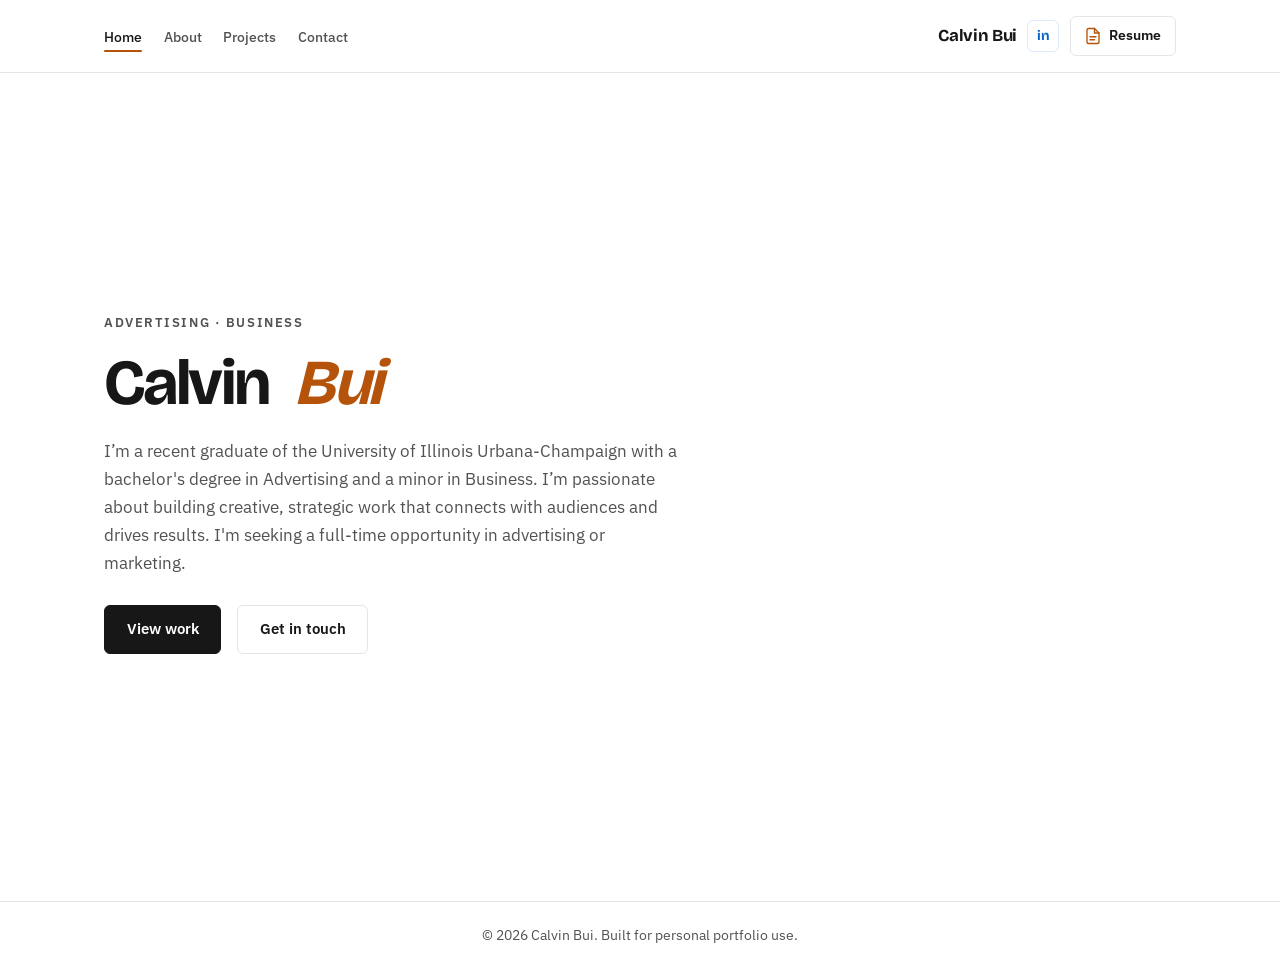
==== commit 93d4639d: "website design" ====
--- a/index.html
+++ b/index.html
@@ -111,12 +111,12 @@
           <div class="hero-copy">
             <p class="eyebrow">Advertising · Business</p>
             <h1 class="hero-title">
-              Ideas that move people <span class="hero-accent">&amp;</span> brands
-              forward.
+              <span class="hero-name">Calvin</span>
+              <span class="hero-name hero-name--accent">Bui</span>
             </h1>
             <p class="hero-lead">
               I’m a recent graduate of the University of Illinois Urbana-Champaign with a 
-              bachelore's degree in Advertising and a minor in Business. I’m passionate about
+              bachelor's degree in Advertising and a minor in Business. I’m passionate about
               building creative, strategic work that connects with audiences and drives results.
               I'm seeking a full-time opportunity in advertising or marketing.
               
--- a/css/styles.css
+++ b/css/styles.css
@@ -1,23 +1,18 @@
-/* ====== Brand System ====== */
+/* Minimal professional palette — white base, one warm accent for personality */
 :root {
-  --bg: #050816;
-  --bg-elevated: #0b1020;
-  --bg-soft: #111827;
-  --ink: #f9fafb;
-  --ink-muted: #9ca3af;
-  --accent: #f97316;
-  --accent-soft: rgba(249, 115, 22, 0.16);
-  --accent-secondary: #38bdf8;
-  --border-subtle: rgba(148, 163, 184, 0.4);
-  --radius-lg: 18px;
-  --radius-md: 12px;
-  --shadow-soft: 0 22px 60px rgba(15, 23, 42, 0.7);
-  --header-h: 76px;
-  --font-display: "Bricolage Grotesque", system-ui, -apple-system, BlinkMacSystemFont,
-    "Segoe UI", sans-serif;
-  --font-body: "IBM Plex Sans", system-ui, -apple-system, BlinkMacSystemFont,
-    "Segoe UI", sans-serif;
-  --ease-out: cubic-bezier(0.19, 1, 0.22, 1);
+  --bg: #ffffff;
+  --bg-subtle: #fafafa;
+  --ink: #171717;
+  --ink-muted: #525252;
+  --line: #e5e5e5;
+  --accent: #b45309;
+  --accent-soft: rgba(180, 83, 9, 0.12);
+  --accent-hover: #92400e;
+  --radius: 10px;
+  --header-h: 72px;
+  --font-display: "Bricolage Grotesque", system-ui, sans-serif;
+  --font-body: "IBM Plex Sans", system-ui, sans-serif;
+  --ease: cubic-bezier(0.22, 1, 0.36, 1);
 }
 
 *,
@@ -40,14 +35,10 @@
   margin: 0;
   min-height: 100vh;
   font-family: var(--font-body);
-  font-size: 1.05rem;
-  line-height: 1.7;
-  color: var(--ink);
-  background:
-    radial-gradient(circle at 0 0, rgba(56, 189, 248, 0.16), transparent 50%),
-    radial-gradient(circle at 100% 100%, rgba(249, 115, 22, 0.18), transparent 55%),
-    radial-gradient(circle at 100% 0, rgba(147, 51, 234, 0.18), transparent 45%),
-    linear-gradient(145deg, #020617, #030712 52%, #020617);
+  font-size: 1.0625rem;
+  line-height: 1.65;
+  color: var(--ink);
+  background: var(--bg);
 }
 
 img {
@@ -57,47 +48,46 @@
 }
 
 a {
-  color: var(--accent-secondary);
+  color: var(--accent);
   text-decoration-thickness: 1px;
   text-underline-offset: 3px;
 }
 
 a:hover {
-  color: var(--accent);
-}
-
-/* ====== Skip Link ====== */
+  color: var(--accent-hover);
+}
+
+/* Skip link */
 .skip-link {
   position: absolute;
   left: -9999px;
   top: 0.75rem;
   z-index: 100;
-  padding: 0.55rem 1.1rem;
-  background: var(--accent);
-  color: #020617;
-  font-weight: 600;
-  border-radius: 999px;
+  padding: 0.5rem 1rem;
+  background: var(--ink);
+  color: var(--bg);
+  font-weight: 600;
+  border-radius: 6px;
 }
 
 .skip-link:focus {
   left: 0.75rem;
 }
 
-/* ====== Header / Nav ====== */
+/* Header */
 .site-header {
   position: sticky;
   top: 0;
   z-index: 40;
-  backdrop-filter: blur(18px);
-  background: radial-gradient(circle at 20% 0, rgba(56, 189, 248, 0.12), transparent 55%)
-    rgba(15, 23, 42, 0.82);
-  border-bottom: 1px solid rgba(15, 23, 42, 0.9);
+  background: rgba(255, 255, 255, 0.92);
+  backdrop-filter: blur(10px);
+  border-bottom: 1px solid var(--line);
 }
 
 .header-inner {
   max-width: 1120px;
   margin: 0 auto;
-  padding: 0.75rem 1.5rem;
+  padding: 0.85rem 1.5rem;
   display: flex;
   align-items: center;
   justify-content: space-between;
@@ -108,7 +98,7 @@
 .header-brand {
   display: flex;
   align-items: center;
-  gap: 0.75rem;
+  gap: 0.65rem;
   justify-content: flex-end;
   flex-wrap: wrap;
 }
@@ -116,20 +106,18 @@
 .logo {
   font-family: var(--font-display);
   font-weight: 700;
-  font-size: 1.25rem;
-  letter-spacing: -0.04em;
+  font-size: 1.05rem;
+  letter-spacing: -0.02em;
   color: var(--ink);
   text-decoration: none;
-  padding: 0.3rem 0.9rem;
-  border-radius: 999px;
-  border: 1px solid rgba(148, 163, 184, 0.4);
-  background: radial-gradient(circle at 0 0, rgba(56, 189, 248, 0.32), transparent 55%)
-    rgba(15, 23, 42, 0.85);
-  box-shadow: 0 10px 30px rgba(15, 23, 42, 0.7);
+  padding: 0;
+  border: none;
+  background: none;
+  box-shadow: none;
 }
 
 .logo:hover {
-  border-color: var(--accent);
+  color: var(--accent);
 }
 
 .social-link {
@@ -138,12 +126,12 @@
   justify-content: center;
   width: 32px;
   height: 32px;
-  border-radius: 999px;
-  border: 1px solid rgba(148, 163, 184, 0.5);
-  font-size: 0.9rem;
+  border-radius: 6px;
+  border: 1px solid var(--line);
+  font-size: 0.85rem;
   font-weight: 700;
   text-decoration: none;
-  transition: background 0.18s, color 0.18s, border-color 0.18s, transform 0.18s var(--ease-out);
+  transition: border-color 0.2s, background 0.2s;
 }
 
 .social-link span {
@@ -151,74 +139,54 @@
 }
 
 .social-link--linkedin {
-  background: #0a66c2;
-  color: #e5f2ff;
-  border-color: rgba(59, 130, 246, 0.7);
+  background: #fff;
+  color: #0a66c2;
+  border-color: #dbeafe;
 }
 
 .social-link--linkedin:hover {
-  background: #004182;
-  border-color: #60a5fa;
-  transform: translateY(-1px);
+  background: #f0f9ff;
+  border-color: #93c5fd;
 }
 
 .resume-link {
   display: inline-flex;
   align-items: center;
-  gap: 0.5rem;
-  padding: 0.45rem 0.9rem;
-  border-radius: 999px;
-  border: 1px solid rgba(148, 163, 184, 0.52);
-  background: radial-gradient(
-      circle at 0 0,
-      rgba(249, 115, 22, 0.3),
-      transparent 60%
-    )
-    rgba(15, 23, 42, 0.92);
-  color: var(--ink);
-  font-weight: 600;
-  font-size: 0.9rem;
+  gap: 0.45rem;
+  padding: 0.45rem 0.85rem;
+  border-radius: 6px;
+  border: 1px solid var(--line);
+  background: var(--bg);
+  color: var(--ink);
+  font-weight: 600;
+  font-size: 0.875rem;
   text-decoration: none;
   white-space: nowrap;
-  box-shadow: 0 14px 35px rgba(15, 23, 42, 0.8);
-  transition: background 0.18s, border-color 0.18s, transform 0.18s var(--ease-out),
-    box-shadow 0.18s;
+  transition: border-color 0.2s, background 0.2s;
 }
 
 .resume-link:hover,
 .resume-link:focus-visible {
   border-color: var(--accent);
-  background: radial-gradient(
-      circle at 10% 0,
-      rgba(249, 115, 22, 0.42),
-      transparent 65%
-    )
-    #020617;
-  transform: translateY(-1px);
-  box-shadow: 0 18px 45px rgba(15, 23, 42, 0.95);
+  background: var(--accent-soft);
 }
 
 .resume-icon {
   color: var(--accent);
 }
 
-.resume-text {
-  letter-spacing: 0.03em;
-}
-
 .site-nav .nav-list {
   list-style: none;
   margin: 0;
-  padding: 0.3rem;
-  display: flex;
-  gap: 0.25rem;
+  padding: 0;
+  display: flex;
+  gap: 0.15rem 1.35rem;
+  flex-wrap: wrap;
   align-items: center;
   justify-content: flex-start;
-  border-radius: 999px;
-  background: radial-gradient(circle at 50% 0, rgba(148, 163, 184, 0.3), transparent 70%)
-    rgba(15, 23, 42, 0.88);
-  border: 1px solid rgba(30, 64, 175, 0.6);
-  box-shadow: 0 16px 40px rgba(15, 23, 42, 0.9);
+  background: none;
+  border: none;
+  box-shadow: none;
 }
 
 .nav-link {
@@ -227,9 +195,7 @@
   font-weight: 500;
   color: var(--ink-muted);
   text-decoration: none;
-  padding: 0.45rem 0.9rem;
-  border-radius: 999px;
-  transition: color 0.16s, background 0.16s, transform 0.16s;
+  padding: 0.35rem 0;
 }
 
 .nav-link:hover,
@@ -238,17 +204,20 @@
 }
 
 .nav-link.is-active {
-  color: #0f172a;
-  background: linear-gradient(135deg, var(--accent), #facc15);
-  transform: translateY(-1px);
+  color: var(--ink);
+  background: none;
+  transform: none;
 }
 
 .nav-link.is-active::after {
   content: "";
   position: absolute;
-  inset: 0;
-  border-radius: inherit;
-  border: 1px solid rgba(15, 23, 42, 0.2);
+  left: 0;
+  bottom: 0;
+  width: 100%;
+  height: 2px;
+  background: var(--accent);
+  border-radius: 1px;
 }
 
 .nav-toggle {
@@ -259,27 +228,27 @@
   width: 40px;
   height: 40px;
   padding: 0;
-  border-radius: 999px;
-  border: 1px solid rgba(148, 163, 184, 0.6);
-  background: rgba(15, 23, 42, 0.9);
+  border: 1px solid var(--line);
+  border-radius: 6px;
+  background: var(--bg);
   cursor: pointer;
 }
 
 .nav-toggle-bar {
   display: block;
-  width: 20px;
+  width: 18px;
   height: 2px;
   background: var(--ink);
-  border-radius: 99px;
+  border-radius: 1px;
   transition: transform 0.2s, opacity 0.2s;
 }
 
 .nav-toggle[aria-expanded="true"] .nav-toggle-bar:first-child {
-  transform: translateY(4px) rotate(42deg);
+  transform: translateY(4px) rotate(45deg);
 }
 
 .nav-toggle[aria-expanded="true"] .nav-toggle-bar:last-child {
-  transform: translateY(-4px) rotate(-42deg);
+  transform: translateY(-4px) rotate(-45deg);
 }
 
 @media (max-width: 820px) {
@@ -292,11 +261,11 @@
     left: 0;
     right: 0;
     top: 100%;
-    background: rgba(15, 23, 42, 0.97);
-    border-bottom: 1px solid rgba(30, 64, 175, 0.8);
+    background: var(--bg);
+    border-bottom: 1px solid var(--line);
     max-height: 0;
     overflow: hidden;
-    transition: max-height 0.3s var(--ease-out);
+    transition: max-height 0.3s var(--ease);
   }
 
   .site-nav.is-open {
@@ -306,17 +275,24 @@
   .site-nav .nav-list {
     flex-direction: column;
     align-items: stretch;
-    margin: 0.85rem 1.5rem 1.25rem;
-    padding: 0.3rem;
-    border-radius: 18px;
-    background: rgba(15, 23, 42, 0.9);
-    box-shadow: none;
+    padding: 1rem 1.5rem 1.25rem;
+    gap: 0;
   }
 
   .site-nav .nav-link {
     display: block;
-    padding: 0.65rem 0.85rem;
-    border-radius: 12px;
+    padding: 0.65rem 0;
+    border-bottom: 1px solid var(--line);
+  }
+
+  .site-nav .nav-link.is-active::after {
+    display: none;
+  }
+
+  .site-nav .nav-link.is-active {
+    padding-left: 0.5rem;
+    border-left: 3px solid var(--accent);
+    border-bottom-color: var(--line);
   }
 
   .header-inner {
@@ -324,10 +300,10 @@
   }
 }
 
-/* ====== Layout: Sections ====== */
+/* Sections */
 .section {
-  scroll-margin-top: calc(var(--header-h) + 1.4rem);
-  padding: 4.25rem 1.5rem 4.75rem;
+  scroll-margin-top: calc(var(--header-h) + 1rem);
+  padding: 4rem 1.5rem;
   max-width: 1120px;
   margin: 0 auto;
   min-height: calc(100vh - var(--header-h));
@@ -337,139 +313,137 @@
 }
 
 .section-header {
-  margin-bottom: 2.6rem;
+  margin-bottom: 2.25rem;
   max-width: 40rem;
 }
 
 .section-title {
   font-family: var(--font-display);
-  font-size: clamp(2.4rem, 4vw, 3.1rem);
+  font-size: clamp(2rem, 3.5vw, 2.65rem);
   font-weight: 700;
-  letter-spacing: -0.05em;
-  line-height: 1.05;
-  margin: 0 0 0.5rem;
+  letter-spacing: -0.03em;
+  line-height: 1.12;
+  margin: 0 0 0.45rem;
 }
 
 .section-kicker {
   margin: 0;
-  color: var(--accent-secondary);
-  font-size: 0.98rem;
-  letter-spacing: 0.16em;
+  color: var(--accent);
+  font-size: 0.8125rem;
+  font-weight: 600;
+  letter-spacing: 0.14em;
   text-transform: uppercase;
 }
 
-/* ====== Hero (Home) ====== */
+/* Hero */
 .section-hero {
-  padding-top: 4.5rem;
+  padding-top: 3.5rem;
 }
 
 .hero-grid {
   display: grid;
-  grid-template-columns: minmax(0, 1.4fr) minmax(0, 1fr);
-  gap: 3.25rem;
+  grid-template-columns: minmax(0, 1fr);
+  gap: 2rem;
   align-items: center;
 }
 
-@media (max-width: 900px) {
-  .hero-grid {
-    grid-template-columns: minmax(0, 1fr);
-    gap: 2.5rem;
-  }
-}
-
 .eyebrow {
-  font-size: 0.9rem;
-  font-weight: 600;
-  letter-spacing: 0.22em;
+  font-size: 0.8125rem;
+  font-weight: 600;
+  letter-spacing: 0.12em;
   text-transform: uppercase;
-  color: var(--accent-secondary);
-  margin: 0 0 1.1rem;
+  color: var(--ink-muted);
+  margin: 0 0 1rem;
 }
 
 .hero-title {
   font-family: var(--font-display);
-  font-size: clamp(2.6rem, 5vw, 3.7rem);
-  font-weight: 800;
-  letter-spacing: -0.09em;
-  line-height: 1.02;
-  margin: 0 0 1.3rem;
-}
-
-.hero-title .hero-accent {
+  font-size: clamp(2.75rem, 7vw, 4rem);
+  font-weight: 700;
+  letter-spacing: -0.04em;
+  line-height: 1.05;
+  margin: 0 0 1.25rem;
+}
+
+.hero-name {
+  display: inline-block;
+  margin-right: 0.35ch;
+}
+
+.hero-name--accent {
   color: var(--accent);
-  text-shadow: 0 0 22px rgba(249, 115, 22, 0.7);
+  font-style: italic;
+  font-weight: 700;
 }
 
 .hero-lead {
-  margin: 0 0 2.1rem;
-  color: var(--ink-muted);
-  font-size: 1.05rem;
-  max-width: 32rem;
+  margin: 0 0 1.75rem;
+  color: var(--ink-muted);
+  font-size: 1.0625rem;
+  max-width: 36rem;
 }
 
 .hero-actions {
   display: flex;
   flex-wrap: wrap;
-  gap: 0.9rem 1.1rem;
+  gap: 0.75rem 1rem;
 }
 
 .btn {
   display: inline-flex;
   align-items: center;
   justify-content: center;
-  padding: 0.85rem 1.5rem;
+  padding: 0.7rem 1.35rem;
   font-family: var(--font-body);
-  font-size: 0.95rem;
-  font-weight: 600;
-  border-radius: 999px;
+  font-size: 0.9375rem;
+  font-weight: 600;
+  border-radius: 6px;
   border: 1px solid transparent;
   cursor: pointer;
   text-decoration: none;
-  transition: background 0.18s, color 0.18s, border-color 0.18s,
-    transform 0.18s var(--ease-out), box-shadow 0.18s;
+  transition: background 0.2s, color 0.2s, border-color 0.2s;
 }
 
 .btn:active {
-  transform: scale(0.98);
+  transform: scale(0.99);
 }
 
 .btn-primary {
-  background: linear-gradient(135deg, var(--accent), #facc15);
-  color: #111827;
-  border-color: rgba(248, 250, 252, 0.08);
-  box-shadow: 0 20px 50px rgba(249, 115, 22, 0.5);
+  background: var(--ink);
+  color: var(--bg);
+  border-color: var(--ink);
 }
 
 .btn-primary:hover {
-  box-shadow: 0 24px 60px rgba(249, 115, 22, 0.7);
-  transform: translateY(-1px);
+  background: var(--accent);
+  border-color: var(--accent);
+  color: var(--bg);
 }
 
 .btn-ghost {
-  background: rgba(15, 23, 42, 0.85);
-  color: var(--ink);
-  border-color: rgba(148, 163, 184, 0.7);
+  background: transparent;
+  color: var(--ink);
+  border-color: var(--line);
 }
 
 .btn-ghost:hover {
-  background: rgba(15, 23, 42, 1);
-  border-color: var(--accent-secondary);
-  box-shadow: 0 18px 40px rgba(15, 23, 42, 0.9);
+  border-color: var(--ink);
+  background: var(--bg-subtle);
 }
 
 .btn-full {
   width: 100%;
 }
 
-/* ====== About ====== */
+/* About */
 .section-about {
-  border-top: 1px solid rgba(15, 23, 42, 0.9);
+  border-top: 1px solid var(--line);
 }
 
 .about-grid {
   display: grid;
-  grid-template-columns: minmax(0, 1.2fr) minmax(0, 0.9fr);
-  gap: 3rem;
+  grid-template-columns: minmax(0, 1.2fr) minmax(0, 0.85fr);
+  gap: 2.5rem;
   align-items: flex-start;
 }
 
@@ -480,7 +454,7 @@
 }
 
 .about-text p {
-  margin: 0 0 1.25rem;
+  margin: 0 0 1.15rem;
   color: var(--ink-muted);
 }
 
@@ -489,18 +463,16 @@
 }
 
 .about-aside {
-  background: radial-gradient(circle at 0 0, rgba(56, 189, 248, 0.32), transparent 60%)
-    var(--bg-soft);
-  border: 1px solid rgba(148, 163, 184, 0.7);
-  border-radius: var(--radius-lg);
-  padding: 1.9rem 1.8rem;
-  box-shadow: var(--shadow-soft);
+  background: var(--bg-subtle);
+  border: 1px solid var(--line);
+  border-radius: var(--radius);
+  padding: 1.5rem 1.4rem;
 }
 
 .about-aside-title {
   font-family: var(--font-display);
-  font-size: 1.15rem;
-  margin: 0 0 1rem;
+  font-size: 1.05rem;
+  margin: 0 0 0.85rem;
 }
 
 .pill-list {
@@ -509,21 +481,21 @@
   padding: 0;
   display: flex;
   flex-direction: column;
-  gap: 0.7rem;
+  gap: 0.5rem;
 }
 
 .pill-list li {
-  font-size: 0.95rem;
-  padding: 0.55rem 0.85rem;
-  background: rgba(15, 23, 42, 0.92);
-  border-radius: 999px;
-  border: 1px solid rgba(148, 163, 184, 0.7);
-  color: var(--ink);
-}
-
-/* ====== Projects Overview ====== */
+  font-size: 0.9375rem;
+  padding: 0.45rem 0.75rem;
+  background: var(--bg);
+  border-radius: 6px;
+  border: 1px solid var(--line);
+  color: var(--ink);
+}
+
+/* Projects */
 .section-projects {
-  border-top: 1px solid rgba(15, 23, 42, 0.9);
+  border-top: 1px solid var(--line);
 }
 
 .project-grid {
@@ -532,7 +504,7 @@
   padding: 0;
   display: grid;
   grid-template-columns: repeat(3, minmax(0, 1fr));
-  gap: 1.6rem;
+  gap: 1.25rem;
 }
 
 @media (max-width: 980px) {
@@ -548,29 +520,25 @@
 }
 
 .project-card {
-  background: radial-gradient(circle at 0 0, rgba(56, 189, 248, 0.35), transparent 55%)
-    rgba(15, 23, 42, 0.96);
-  border: 1px solid rgba(148, 163, 184, 0.7);
-  border-radius: var(--radius-lg);
+  background: var(--bg);
+  border: 1px solid var(--line);
+  border-radius: var(--radius);
   overflow: hidden;
   display: flex;
   flex-direction: column;
   text-decoration: none;
   color: inherit;
-  transition: transform 0.22s var(--ease-out), box-shadow 0.22s var(--ease-out),
-    border-color 0.22s;
-  box-shadow: 0 20px 55px rgba(15, 23, 42, 0.9);
+  transition: box-shadow 0.2s var(--ease), border-color 0.2s;
 }
 
 .project-card:hover {
-  transform: translateY(-6px);
-  border-color: var(--accent-secondary);
-  box-shadow: 0 26px 70px rgba(15, 23, 42, 1);
+  border-color: #d4d4d4;
+  box-shadow: 0 12px 32px rgba(0, 0, 0, 0.06);
 }
 
 .project-card:focus-visible {
   outline: 2px solid var(--accent);
-  outline-offset: 3px;
+  outline-offset: 2px;
 }
 
 .project-card--link {
@@ -578,23 +546,20 @@
 }
 
 .project-thumb {
-  height: 155px;
-  background: radial-gradient(circle at 0 0, #22d3ee, transparent 50%),
-    conic-gradient(from 210deg, #22d3ee, #6366f1, #f97316, #22d3ee);
+  height: 140px;
+  background: linear-gradient(135deg, #f5f5f4 0%, #e7e5e4 100%);
 }
 
 .project-thumb--b {
-  background: radial-gradient(circle at 100% 0, #f97316, transparent 55%),
-    conic-gradient(from 140deg, #f97316, #ec4899, #22d3ee, #f97316);
+  background: linear-gradient(135deg, #ecfdf5 0%, #d1fae5 100%);
 }
 
 .project-thumb--c {
-  background: radial-gradient(circle at 0 100%, #a855f7, transparent 55%),
-    conic-gradient(from 260deg, #a855f7, #22d3ee, #f97316, #a855f7);
+  background: linear-gradient(135deg, #fffbeb 0%, #fef3c7 100%);
 }
 
 .project-body {
-  padding: 1.4rem 1.4rem 1.6rem;
+  padding: 1.15rem 1.15rem 1.25rem;
   flex: 1;
   display: flex;
   flex-direction: column;
@@ -602,35 +567,35 @@
 
 .project-title {
   font-family: var(--font-display);
-  font-size: 1.15rem;
-  margin: 0 0 0.4rem;
+  font-size: 1.1rem;
+  margin: 0 0 0.35rem;
 }
 
 .project-meta {
-  margin: 0 0 0.85rem;
-  font-size: 0.8rem;
-  font-weight: 600;
-  letter-spacing: 0.2em;
+  margin: 0 0 0.65rem;
+  font-size: 0.75rem;
+  font-weight: 600;
+  letter-spacing: 0.08em;
   text-transform: uppercase;
-  color: var(--accent-secondary);
+  color: var(--accent);
 }
 
 .project-desc {
   margin: 0;
-  font-size: 0.96rem;
+  font-size: 0.9375rem;
   color: var(--ink-muted);
   flex: 1;
 }
 
-/* ====== Project Detail Pages ====== */
+/* Project detail */
 .section-project-detail {
-  border-top: 1px solid rgba(15, 23, 42, 0.9);
+  border-top: 1px solid var(--line);
 }
 
 .project-detail-grid {
   display: grid;
-  grid-template-columns: minmax(0, 1.2fr) minmax(0, 1fr);
-  gap: 2.5rem;
+  grid-template-columns: minmax(0, 1.15fr) minmax(0, 1fr);
+  gap: 2rem;
   align-items: flex-start;
 }
 
@@ -641,23 +606,22 @@
 }
 
 .project-detail-hero {
-  background: rgba(15, 23, 42, 0.96);
-  border: 1px solid rgba(148, 163, 184, 0.75);
-  border-radius: var(--radius-lg);
-  box-shadow: var(--shadow-soft);
+  background: var(--bg);
+  border: 1px solid var(--line);
+  border-radius: var(--radius);
   overflow: hidden;
 }
 
 .project-detail-hero .project-thumb {
-  height: 220px;
+  height: 200px;
 }
 
 .project-detail-hero .project-body {
-  padding: 1.6rem 1.6rem 1.7rem;
+  padding: 1.35rem 1.35rem 1.45rem;
 }
 
 .project-detail-copy p {
-  margin: 0 0 1.25rem;
+  margin: 0 0 1.1rem;
   color: var(--ink-muted);
 }
 
@@ -671,31 +635,27 @@
   padding: 0;
   display: flex;
   flex-direction: column;
-  gap: 0.75rem;
+  gap: 0.6rem;
 }
 
 .project-detail-list li {
-  border: 1px solid rgba(148, 163, 184, 0.8);
-  background: linear-gradient(
-    135deg,
-    rgba(15, 23, 42, 0.95),
-    rgba(15, 23, 42, 0.98)
-  );
-  border-radius: 13px;
-  padding: 0.9rem 1rem;
-  color: var(--ink);
-  font-size: 0.96rem;
-}
-
-/* ====== Contact ====== */
+  border: 1px solid var(--line);
+  background: var(--bg-subtle);
+  border-radius: 8px;
+  padding: 0.75rem 0.9rem;
+  color: var(--ink);
+  font-size: 0.95rem;
+}
+
+/* Contact */
 .section-contact {
-  border-top: 1px solid rgba(15, 23, 42, 0.9);
+  border-top: 1px solid var(--line);
 }
 
 .contact-grid {
   display: grid;
-  grid-template-columns: minmax(0, 1.05fr) minmax(0, 1.05fr);
-  gap: 3rem;
+  grid-template-columns: minmax(0, 1fr) minmax(0, 1fr);
+  gap: 2.5rem;
   align-items: flex-start;
 }
 
@@ -706,67 +666,66 @@
 }
 
 .contact-intro p {
-  margin: 0 0 1.25rem;
+  margin: 0 0 1.1rem;
   color: var(--ink-muted);
 }
 
 .contact-direct {
   margin: 0;
-  padding-top: 0.5rem;
+  padding-top: 0.35rem;
 }
 
 .contact-label {
   display: block;
-  font-size: 0.78rem;
-  font-weight: 600;
-  letter-spacing: 0.16em;
+  font-size: 0.75rem;
+  font-weight: 600;
+  letter-spacing: 0.1em;
   text-transform: uppercase;
   color: var(--ink-muted);
-  margin-bottom: 0.35rem;
+  margin-bottom: 0.3rem;
 }
 
 .contact-email {
-  font-size: 1.1rem;
-  font-weight: 600;
-  color: var(--accent-secondary);
+  font-size: 1.0625rem;
+  font-weight: 600;
+  color: var(--ink);
 }
 
 .contact-form {
-  background: rgba(15, 23, 42, 0.98);
-  border: 1px solid rgba(148, 163, 184, 0.75);
-  border-radius: var(--radius-lg);
-  padding: 1.9rem 1.8rem;
-  box-shadow: var(--shadow-soft);
+  background: var(--bg-subtle);
+  border: 1px solid var(--line);
+  border-radius: var(--radius);
+  padding: 1.5rem 1.45rem;
 }
 
 .field {
-  margin-bottom: 1.15rem;
+  margin-bottom: 1rem;
 }
 
 .field label {
   display: block;
-  font-size: 0.82rem;
-  font-weight: 600;
-  margin-bottom: 0.45rem;
+  font-size: 0.8125rem;
+  font-weight: 600;
+  margin-bottom: 0.35rem;
 }
 
 .field input,
 .field textarea {
   width: 100%;
-  padding: 0.7rem 0.85rem;
+  padding: 0.6rem 0.8rem;
   font-family: var(--font-body);
-  font-size: 0.98rem;
-  border: 1px solid rgba(30, 64, 175, 0.9);
-  border-radius: 10px;
-  background: #020617;
+  font-size: 1rem;
+  border: 1px solid var(--line);
+  border-radius: 6px;
+  background: var(--bg);
   color: var(--ink);
 }
 
 .field input:focus,
 .field textarea:focus {
-  outline: 2px solid var(--accent-secondary);
-  outline-offset: 2px;
-  border-color: transparent;
+  outline: 2px solid var(--accent-soft);
+  outline-offset: 0;
+  border-color: var(--accent);
 }
 
 .field textarea {
@@ -775,31 +734,30 @@
 }
 
 .form-hint {
-  margin: 0.8rem 0 0;
-  font-size: 0.87rem;
-  color: var(--ink-muted);
-  min-height: 1.25rem;
+  margin: 0.65rem 0 0;
+  font-size: 0.875rem;
+  color: var(--ink-muted);
+  min-height: 1.2rem;
 }
 
 .form-hint.is-error {
-  color: #fca5a5;
+  color: #b91c1c;
 }
 
 .form-hint.is-success {
-  color: #4ade80;
-}
-
-/* ====== Footer ====== */
+  color: #15803d;
+}
+
+/* Footer */
 .site-footer {
-  border-top: 1px solid rgba(15, 23, 42, 0.9);
-  padding: 1.6rem;
+  border-top: 1px solid var(--line);
+  padding: 1.35rem;
   text-align: center;
-  background: rgba(15, 23, 42, 0.96);
+  background: var(--bg);
 }
 
 .footer-copy {
   margin: 0;
-  font-size: 0.85rem;
-  color: var(--ink-muted);
-}
-
+  font-size: 0.875rem;
+  color: var(--ink-muted);
+}
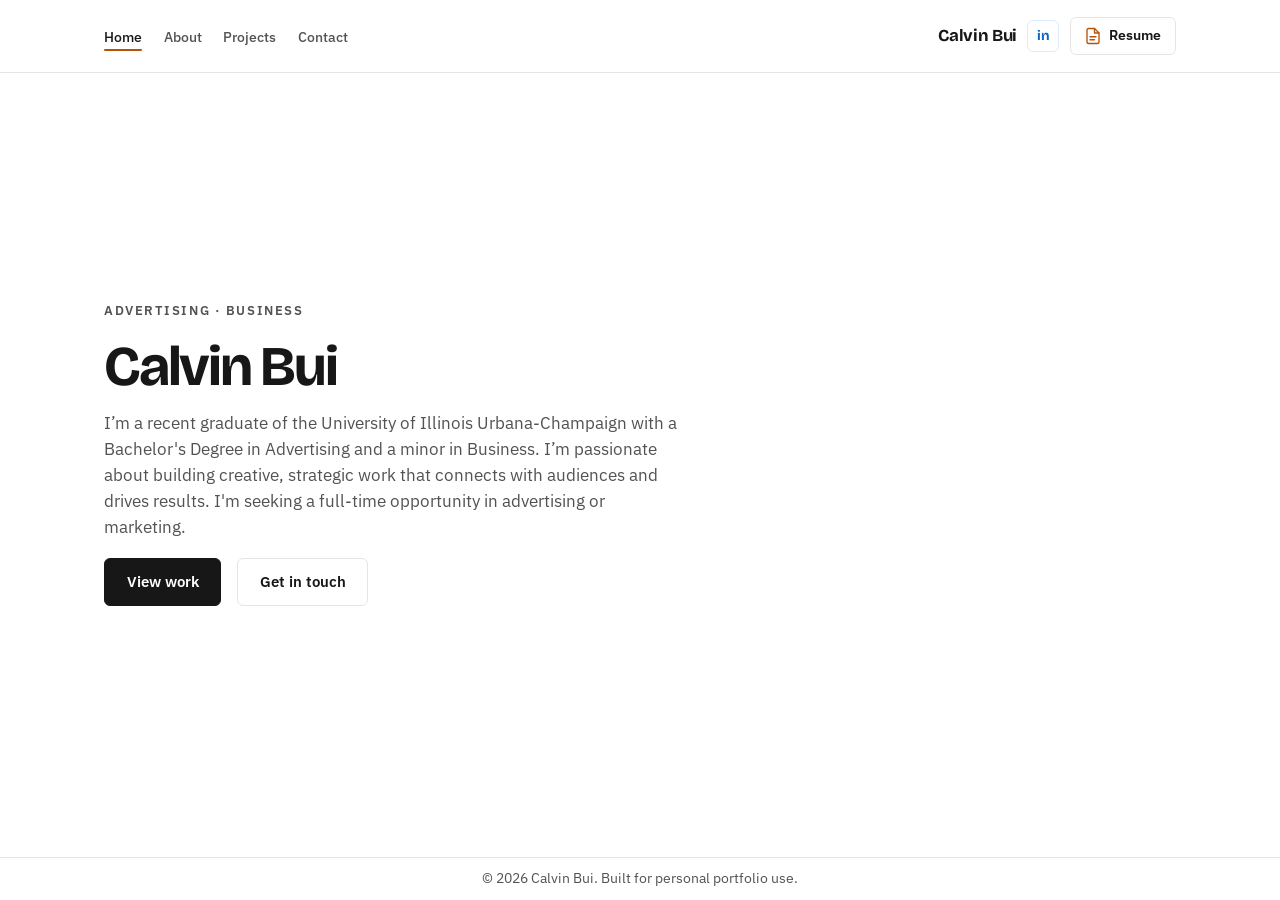
==== commit c37a1e7b: "contact page change" ====
--- a/index.html
+++ b/index.html
@@ -110,13 +110,10 @@
         <div class="hero-grid">
           <div class="hero-copy">
             <p class="eyebrow">Advertising · Business</p>
-            <h1 class="hero-title">
-              <span class="hero-name">Calvin</span>
-              <span class="hero-name hero-name--accent">Bui</span>
-            </h1>
+            <h1 class="hero-title">Calvin Bui</h1>
             <p class="hero-lead">
               I’m a recent graduate of the University of Illinois Urbana-Champaign with a 
-              bachelor's degree in Advertising and a minor in Business. I’m passionate about
+              Bachelor's Degree in Advertising and a minor in Business. I’m passionate about
               building creative, strategic work that connects with audiences and drives results.
               I'm seeking a full-time opportunity in advertising or marketing.
               
--- a/css/styles.css
+++ b/css/styles.css
@@ -22,7 +22,15 @@
 }
 
 html {
+  height: 100%;
+  overflow: hidden;
   scroll-behavior: smooth;
+}
+
+@supports (height: 100dvh) {
+  html {
+    height: 100dvh;
+  }
 }
 
 @media (prefers-reduced-motion: reduce) {
@@ -33,12 +41,22 @@
 
 body {
   margin: 0;
-  min-height: 100vh;
+  height: 100%;
+  max-height: 100%;
+  overflow: hidden;
+  display: flex;
+  flex-direction: column;
   font-family: var(--font-body);
   font-size: 1.0625rem;
-  line-height: 1.65;
+  line-height: 1.55;
   color: var(--ink);
   background: var(--bg);
+}
+
+@supports (height: 100dvh) {
+  body {
+    max-height: 100dvh;
+  }
 }
 
 img {
@@ -76,10 +94,10 @@
 
 /* Header */
 .site-header {
-  position: sticky;
-  top: 0;
+  position: relative;
   z-index: 40;
-  background: rgba(255, 255, 255, 0.92);
+  flex-shrink: 0;
+  background: rgba(255, 255, 255, 0.98);
   backdrop-filter: blur(10px);
   border-bottom: 1px solid var(--line);
 }
@@ -300,21 +318,43 @@
   }
 }
 
+/* Main: fills space between header and footer (no page scroll) */
+main {
+  flex: 1 1 0;
+  min-height: 0;
+  overflow: hidden;
+  display: flex;
+  flex-direction: column;
+}
+
 /* Sections */
 .section {
-  scroll-margin-top: calc(var(--header-h) + 1rem);
-  padding: 4rem 1.5rem;
+  flex: 1 1 0;
+  min-height: 0;
+  width: 100%;
   max-width: 1120px;
   margin: 0 auto;
-  min-height: calc(100vh - var(--header-h));
+  padding: clamp(0.75rem, 2.5vh, 2rem) clamp(1rem, 3vw, 1.5rem);
   display: flex;
   flex-direction: column;
   justify-content: center;
+  overflow: hidden;
+}
+
+/* Case-study detail: allow scroll inside main when content is long */
+.section.section-project-detail {
+  justify-content: flex-start;
+  overflow-x: hidden;
+  overflow-y: auto;
+  -webkit-overflow-scrolling: touch;
+  padding-top: clamp(1rem, 3vh, 2rem);
+  padding-bottom: clamp(1rem, 3vh, 2rem);
 }
 
 .section-header {
-  margin-bottom: 2.25rem;
+  margin-bottom: clamp(0.75rem, 2vh, 1.75rem);
   max-width: 40rem;
+  flex-shrink: 0;
 }
 
 .section-title {
@@ -337,14 +377,15 @@
 
 /* Hero */
 .section-hero {
-  padding-top: 3.5rem;
+  padding-top: 0;
 }
 
 .hero-grid {
   display: grid;
   grid-template-columns: minmax(0, 1fr);
-  gap: 2rem;
+  gap: clamp(0.75rem, 2vh, 1.5rem);
   align-items: center;
+  min-height: 0;
 }
 
 .eyebrow {
@@ -358,28 +399,17 @@
 
 .hero-title {
   font-family: var(--font-display);
-  font-size: clamp(2.75rem, 7vw, 4rem);
+  font-size: clamp(2rem, 5.5vh + 1.5vw, 3.5rem);
   font-weight: 700;
   letter-spacing: -0.04em;
   line-height: 1.05;
-  margin: 0 0 1.25rem;
-}
-
-.hero-name {
-  display: inline-block;
-  margin-right: 0.35ch;
-}
-
-.hero-name--accent {
-  color: var(--accent);
-  font-style: italic;
-  font-weight: 700;
+  margin: 0 0 clamp(0.5rem, 1.5vh, 1rem);
 }
 
 .hero-lead {
-  margin: 0 0 1.75rem;
-  color: var(--ink-muted);
-  font-size: 1.0625rem;
+  margin: 0 0 clamp(0.75rem, 2vh, 1.25rem);
+  color: var(--ink-muted);
+  font-size: clamp(0.9rem, 1.1vh + 0.85rem, 1.05rem);
   max-width: 36rem;
 }
 
@@ -437,14 +467,17 @@
 
 /* About */
 .section-about {
-  border-top: 1px solid var(--line);
+  border-top: none;
+  justify-content: center;
 }
 
 .about-grid {
   display: grid;
   grid-template-columns: minmax(0, 1.2fr) minmax(0, 0.85fr);
-  gap: 2.5rem;
+  gap: clamp(1rem, 2.5vh, 1.75rem);
   align-items: flex-start;
+  min-height: 0;
+  overflow: hidden;
 }
 
 @media (max-width: 880px) {
@@ -454,8 +487,9 @@
 }
 
 .about-text p {
-  margin: 0 0 1.15rem;
-  color: var(--ink-muted);
+  margin: 0 0 clamp(0.5rem, 1.2vh, 0.85rem);
+  color: var(--ink-muted);
+  font-size: clamp(0.9rem, 0.9vh + 0.8rem, 1rem);
 }
 
 .about-text p:last-child {
@@ -466,7 +500,7 @@
   background: var(--bg-subtle);
   border: 1px solid var(--line);
   border-radius: var(--radius);
-  padding: 1.5rem 1.4rem;
+  padding: clamp(0.85rem, 2vh, 1.35rem);
 }
 
 .about-aside-title {
@@ -495,7 +529,12 @@
 
 /* Projects */
 .section-projects {
-  border-top: 1px solid var(--line);
+  border-top: none;
+  justify-content: center;
+}
+
+.section-projects .section-header {
+  margin-bottom: clamp(0.5rem, 1.5vh, 1.25rem);
 }
 
 .project-grid {
@@ -504,18 +543,21 @@
   padding: 0;
   display: grid;
   grid-template-columns: repeat(3, minmax(0, 1fr));
-  gap: 1.25rem;
+  gap: clamp(0.5rem, 1.5vh, 1rem);
+  min-height: 0;
+  align-content: center;
 }
 
 @media (max-width: 980px) {
   .project-grid {
-    grid-template-columns: repeat(2, minmax(0, 1fr));
+    grid-template-columns: repeat(3, minmax(0, 1fr));
+    gap: clamp(0.35rem, 1vh, 0.65rem);
   }
 }
 
 @media (max-width: 720px) {
   .project-grid {
-    grid-template-columns: minmax(0, 1fr);
+    grid-template-columns: repeat(3, minmax(0, 1fr));
   }
 }
 
@@ -546,7 +588,7 @@
 }
 
 .project-thumb {
-  height: 140px;
+  height: clamp(72px, 14vh, 120px);
   background: linear-gradient(135deg, #f5f5f4 0%, #e7e5e4 100%);
 }
 
@@ -559,21 +601,23 @@
 }
 
 .project-body {
-  padding: 1.15rem 1.15rem 1.25rem;
+  padding: clamp(0.5rem, 1.2vh, 0.85rem);
   flex: 1;
   display: flex;
   flex-direction: column;
+  min-height: 0;
 }
 
 .project-title {
   font-family: var(--font-display);
-  font-size: 1.1rem;
+  font-size: clamp(0.85rem, 1vh + 0.65rem, 1.05rem);
+  margin: 0 0 0.2rem;
+  line-height: 1.2;
+}
+
+.project-meta {
   margin: 0 0 0.35rem;
-}
-
-.project-meta {
-  margin: 0 0 0.65rem;
-  font-size: 0.75rem;
+  font-size: 0.65rem;
   font-weight: 600;
   letter-spacing: 0.08em;
   text-transform: uppercase;
@@ -582,9 +626,14 @@
 
 .project-desc {
   margin: 0;
-  font-size: 0.9375rem;
+  font-size: clamp(0.72rem, 0.55vh + 0.65rem, 0.85rem);
+  line-height: 1.35;
   color: var(--ink-muted);
   flex: 1;
+  display: -webkit-box;
+  -webkit-line-clamp: 3;
+  -webkit-box-orient: vertical;
+  overflow: hidden;
 }
 
 /* Project detail */
@@ -649,20 +698,27 @@
 
 /* Contact */
 .section-contact {
-  border-top: 1px solid var(--line);
+  border-top: none;
+  justify-content: center;
 }
 
 .contact-grid {
   display: grid;
   grid-template-columns: minmax(0, 1fr) minmax(0, 1fr);
-  gap: 2.5rem;
-  align-items: flex-start;
+  gap: clamp(1rem, 2.5vh, 1.75rem);
+  align-items: stretch;
+  min-height: 0;
+  overflow: hidden;
 }
 
 @media (max-width: 840px) {
   .contact-grid {
     grid-template-columns: minmax(0, 1fr);
   }
+}
+
+.contact-intro--solo {
+  max-width: 32rem;
 }
 
 .contact-intro p {
@@ -695,11 +751,11 @@
   background: var(--bg-subtle);
   border: 1px solid var(--line);
   border-radius: var(--radius);
-  padding: 1.5rem 1.45rem;
+  padding: clamp(0.85rem, 2vh, 1.25rem);
 }
 
 .field {
-  margin-bottom: 1rem;
+  margin-bottom: clamp(0.45rem, 1.2vh, 0.75rem);
 }
 
 .field label {
@@ -729,8 +785,9 @@
 }
 
 .field textarea {
-  resize: vertical;
-  min-height: 120px;
+  resize: none;
+  min-height: clamp(56px, 12vh, 100px);
+  max-height: 22vh;
 }
 
 .form-hint {
@@ -750,8 +807,9 @@
 
 /* Footer */
 .site-footer {
+  flex-shrink: 0;
   border-top: 1px solid var(--line);
-  padding: 1.35rem;
+  padding: 0.65rem 1rem;
   text-align: center;
   background: var(--bg);
 }
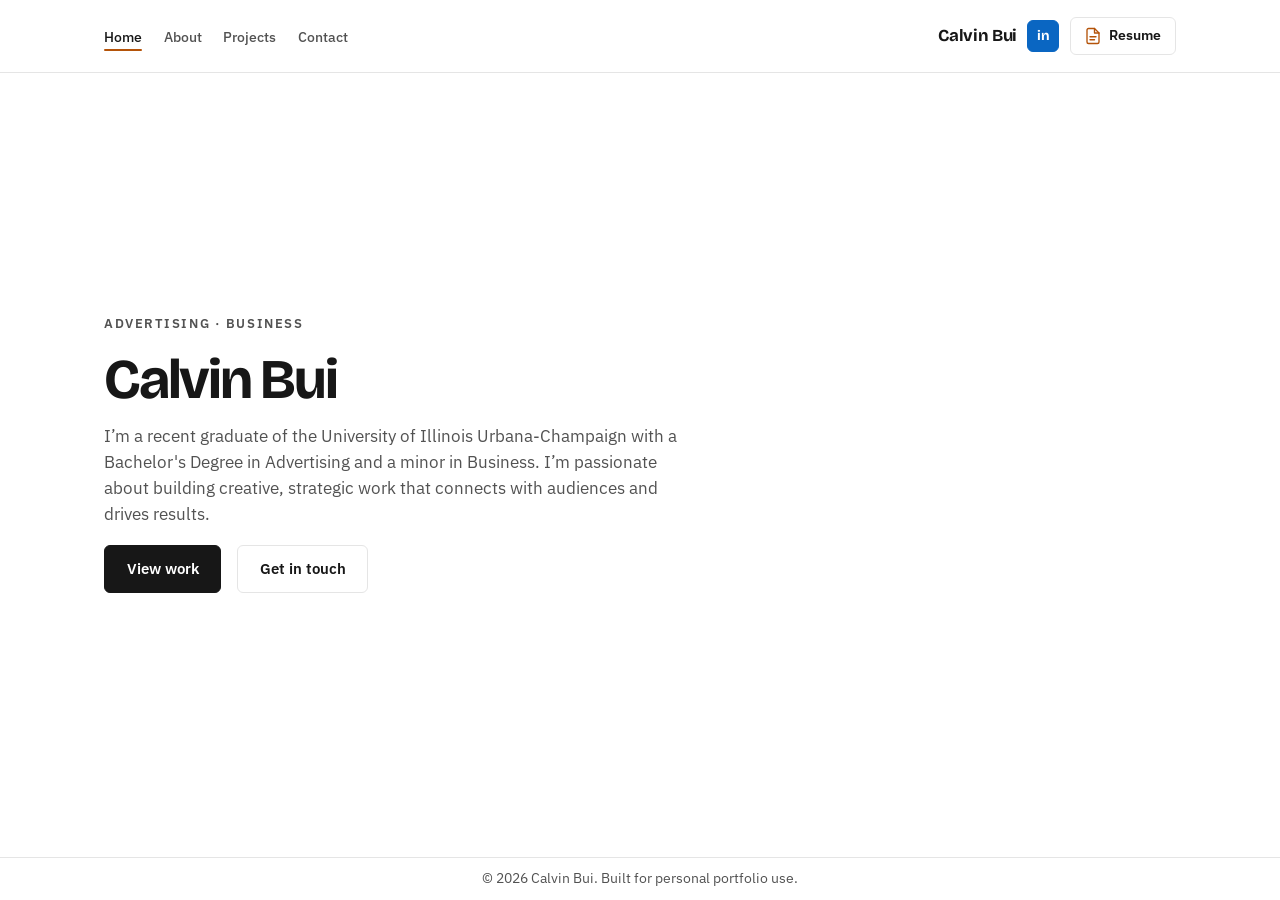
==== commit 00776fc9: "profile picture about page" ====
--- a/index.html
+++ b/index.html
@@ -115,7 +115,7 @@
               I’m a recent graduate of the University of Illinois Urbana-Champaign with a 
               Bachelor's Degree in Advertising and a minor in Business. I’m passionate about
               building creative, strategic work that connects with audiences and drives results.
-              I'm seeking a full-time opportunity in advertising or marketing.
+             
               
             </p>
             <div class="hero-actions">
--- a/css/styles.css
+++ b/css/styles.css
@@ -157,14 +157,15 @@
 }
 
 .social-link--linkedin {
-  background: #fff;
-  color: #0a66c2;
-  border-color: #dbeafe;
+  background: #0a66c2;
+  color: #ffffff;
+  border-color: #0a66c2;
 }
 
 .social-link--linkedin:hover {
-  background: #f0f9ff;
-  border-color: #93c5fd;
+  background: #004182;
+  border-color: #004182;
+  color: #ffffff;
 }
 
 .resume-link {
@@ -471,18 +472,86 @@
   justify-content: center;
 }
 
-.about-grid {
+.about-layout {
   display: grid;
-  grid-template-columns: minmax(0, 1.2fr) minmax(0, 0.85fr);
-  gap: clamp(1rem, 2.5vh, 1.75rem);
-  align-items: flex-start;
+  grid-template-columns: minmax(200px, min(32vw, 280px)) minmax(0, 1fr);
+  gap: clamp(1.25rem, 3vw, 2.5rem);
+  align-items: start;
   min-height: 0;
   overflow: hidden;
 }
 
+.about-photo-card {
+  margin: 0;
+  position: relative;
+}
+
+.about-photo-frame {
+  position: relative;
+  border-radius: 20px;
+  padding: 3px;
+  background: linear-gradient(
+    145deg,
+    var(--accent) 0%,
+    #d97706 40%,
+    var(--accent) 100%
+  );
+  box-shadow:
+    0 20px 40px -12px rgba(180, 83, 9, 0.35),
+    0 0 0 1px rgba(23, 23, 23, 0.06);
+}
+
+.about-photo-frame::before {
+  content: "";
+  position: absolute;
+  inset: -6px;
+  border-radius: 24px;
+  border: 1px solid var(--line);
+  pointer-events: none;
+  opacity: 0.85;
+}
+
+.about-photo {
+  display: block;
+  width: 100%;
+  height: auto;
+  border-radius: 17px;
+  object-fit: cover;
+  aspect-ratio: 4 / 3;
+  vertical-align: middle;
+  background: var(--bg-subtle);
+}
+
+.about-photo-label {
+  margin: 0.65rem 0 0;
+  font-family: var(--font-display);
+  font-size: 0.9375rem;
+  font-weight: 600;
+  letter-spacing: -0.02em;
+  color: var(--ink);
+  text-align: center;
+}
+
+.about-main {
+  display: flex;
+  flex-direction: column;
+  gap: clamp(0.85rem, 2vh, 1.35rem);
+  min-width: 0;
+}
+
 @media (max-width: 880px) {
-  .about-grid {
+  .about-layout {
     grid-template-columns: minmax(0, 1fr);
+    justify-items: center;
+  }
+
+  .about-photo-card {
+    max-width: 280px;
+    width: 100%;
+  }
+
+  .about-main {
+    width: 100%;
   }
 }
 
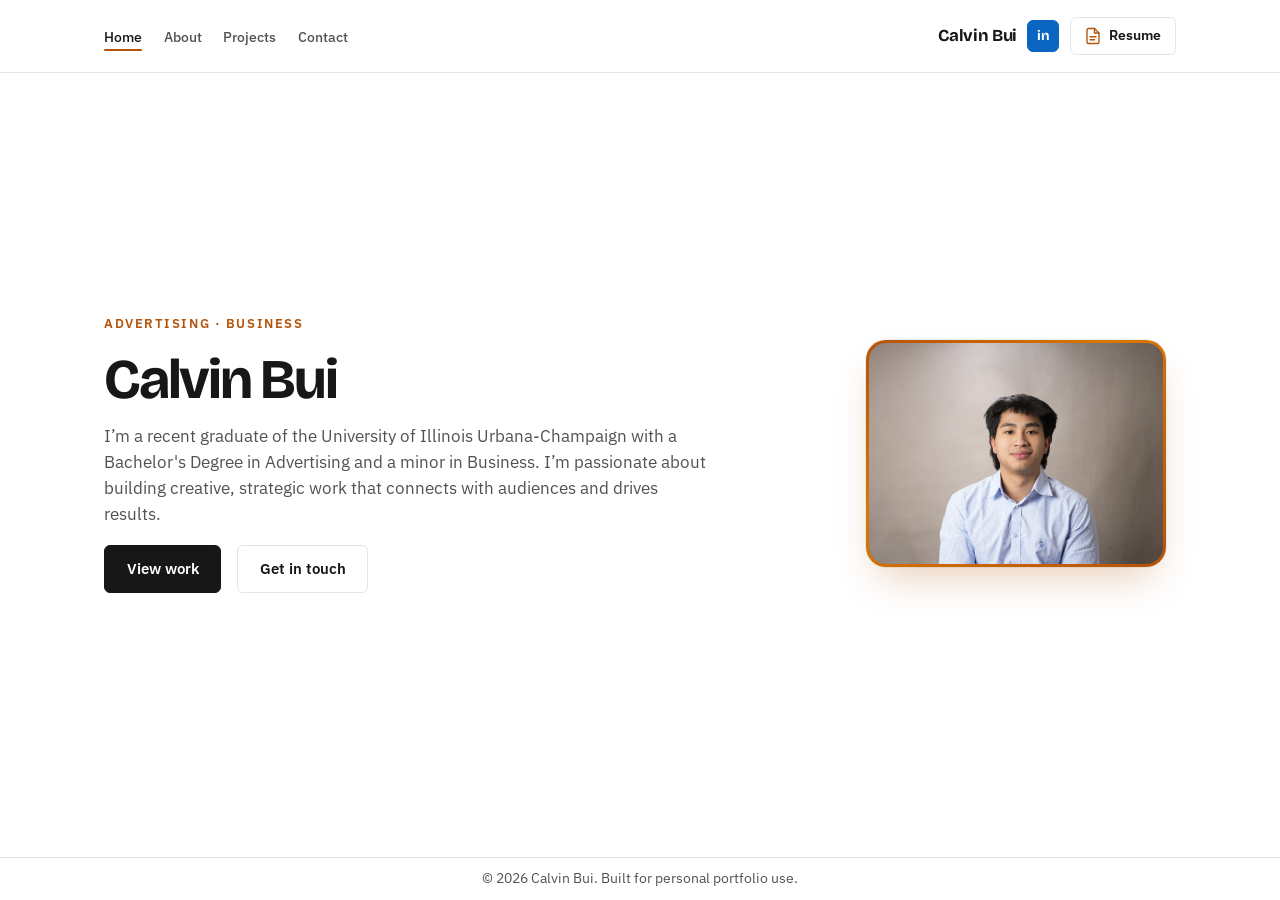
==== commit 951623e5: "added pictures" ====
--- a/index.html
+++ b/index.html
@@ -112,15 +112,27 @@
             <p class="eyebrow">Advertising · Business</p>
             <h1 class="hero-title">Calvin Bui</h1>
             <p class="hero-lead">
-              I’m a recent graduate of the University of Illinois Urbana-Champaign with a 
+              I’m a recent graduate of the University of Illinois Urbana-Champaign with a
               Bachelor's Degree in Advertising and a minor in Business. I’m passionate about
-              building creative, strategic work that connects with audiences and drives results.
-             
-              
+              building creative, strategic work that connects with audiences and drives
+              results.
             </p>
             <div class="hero-actions">
               <a class="btn btn-primary" href="projects.html">View work</a>
               <a class="btn btn-ghost" href="contact.html">Get in touch</a>
+            </div>
+          </div>
+          <div class="hero-photo-wrap">
+            <div class="hero-photo-frame">
+              <img
+                class="hero-photo"
+                src="assets/profile.png"
+                alt="Portrait of Calvin Bui"
+                width="640"
+                height="480"
+                loading="eager"
+                decoding="async"
+              />
             </div>
           </div>
         </div>
--- a/css/styles.css
+++ b/css/styles.css
@@ -37,6 +37,11 @@
   html {
     scroll-behavior: auto;
   }
+
+  main,
+  .site-footer {
+    animation: none;
+  }
 }
 
 body {
@@ -319,6 +324,18 @@
   }
 }
 
+/* Page load: subtle fade + slide up (runs on every navigation) */
+@keyframes page-content-in {
+  from {
+    opacity: 0;
+    transform: translateY(14px);
+  }
+  to {
+    opacity: 1;
+    transform: translateY(0);
+  }
+}
+
 /* Main: fills space between header and footer (no page scroll) */
 main {
   flex: 1 1 0;
@@ -326,6 +343,7 @@
   overflow: hidden;
   display: flex;
   flex-direction: column;
+  animation: page-content-in 0.58s cubic-bezier(0.22, 1, 0.36, 1) both;
 }
 
 /* Sections */
@@ -376,6 +394,26 @@
   text-transform: uppercase;
 }
 
+.section-header--with-action {
+  display: flex;
+  flex-wrap: wrap;
+  align-items: flex-start;
+  justify-content: space-between;
+  gap: 1rem 1.5rem;
+  max-width: none;
+}
+
+.section-header-text {
+  flex: 1 1 min(100%, 32rem);
+  min-width: 0;
+}
+
+.section-header-action {
+  flex-shrink: 0;
+  align-self: flex-start;
+  margin-top: 0.2rem;
+}
+
 /* Hero */
 .section-hero {
   padding-top: 0;
@@ -383,10 +421,58 @@
 
 .hero-grid {
   display: grid;
-  grid-template-columns: minmax(0, 1fr);
-  gap: clamp(0.75rem, 2vh, 1.5rem);
+  grid-template-columns: minmax(0, 1fr) minmax(260px, min(38vw, 320px));
+  gap: clamp(1.5rem, 4vw, 2.75rem);
   align-items: center;
   min-height: 0;
+  width: 100%;
+}
+
+.hero-photo-wrap {
+  display: flex;
+  justify-content: center;
+  align-items: center;
+  min-width: 0;
+}
+
+.hero-photo-frame {
+  width: 100%;
+  max-width: 300px;
+  border-radius: 20px;
+  padding: 3px;
+  background: linear-gradient(
+    145deg,
+    var(--accent) 0%,
+    #d97706 40%,
+    var(--accent) 100%
+  );
+  box-shadow:
+    0 20px 40px -12px rgba(180, 83, 9, 0.3),
+    0 0 0 1px rgba(23, 23, 23, 0.06);
+}
+
+.hero-photo {
+  display: block;
+  width: 100%;
+  height: auto;
+  max-height: min(340px, 42vh);
+  border-radius: 17px;
+  object-fit: cover;
+  aspect-ratio: 4 / 3;
+  background: var(--bg-subtle);
+}
+
+@media (max-width: 880px) {
+  .hero-grid {
+    grid-template-columns: minmax(0, 1fr);
+    gap: clamp(1.25rem, 3vh, 2rem);
+  }
+
+  .hero-photo-wrap {
+    max-width: 320px;
+    margin: 0 auto;
+    width: 100%;
+  }
 }
 
 .eyebrow {
@@ -396,6 +482,10 @@
   text-transform: uppercase;
   color: var(--ink-muted);
   margin: 0 0 1rem;
+}
+
+.section-hero .eyebrow {
+  color: var(--accent);
 }
 
 .hero-title {
@@ -411,7 +501,13 @@
   margin: 0 0 clamp(0.75rem, 2vh, 1.25rem);
   color: var(--ink-muted);
   font-size: clamp(0.9rem, 1.1vh + 0.85rem, 1.05rem);
-  max-width: 36rem;
+  max-width: 38rem;
+}
+
+@media (min-width: 881px) {
+  .hero-copy {
+    min-width: 0;
+  }
 }
 
 .hero-actions {
@@ -469,26 +565,41 @@
 /* About */
 .section-about {
   border-top: none;
-  justify-content: center;
+  justify-content: flex-start;
+  overflow-x: hidden;
+  overflow-y: auto;
+  -webkit-overflow-scrolling: touch;
+}
+
+.section-about .section-header {
+  max-width: none;
+  width: 100%;
 }
 
 .about-layout {
   display: grid;
-  grid-template-columns: minmax(200px, min(32vw, 280px)) minmax(0, 1fr);
-  gap: clamp(1.25rem, 3vw, 2.5rem);
+  grid-template-columns: minmax(220px, min(40vw, 300px)) minmax(0, 1fr);
+  gap: clamp(0.75rem, 2vw, 1.25rem);
   align-items: start;
   min-height: 0;
-  overflow: hidden;
+  overflow: visible;
+  width: 100%;
 }
 
 .about-photo-card {
   margin: 0;
   position: relative;
+  display: flex;
+  flex-direction: column;
+  align-items: stretch;
+  width: 100%;
 }
 
 .about-photo-frame {
   position: relative;
-  border-radius: 20px;
+  max-width: 280px;
+  margin: 0 auto;
+  border-radius: 18px;
   padding: 3px;
   background: linear-gradient(
     145deg,
@@ -497,7 +608,7 @@
     var(--accent) 100%
   );
   box-shadow:
-    0 20px 40px -12px rgba(180, 83, 9, 0.35),
+    0 16px 32px -12px rgba(180, 83, 9, 0.3),
     0 0 0 1px rgba(23, 23, 23, 0.06);
 }
 
@@ -515,7 +626,8 @@
   display: block;
   width: 100%;
   height: auto;
-  border-radius: 17px;
+  max-height: 260px;
+  border-radius: 15px;
   object-fit: cover;
   aspect-ratio: 4 / 3;
   vertical-align: middle;
@@ -523,13 +635,130 @@
 }
 
 .about-photo-label {
-  margin: 0.65rem 0 0;
+  margin: 0.55rem 0 0;
+  font-family: var(--font-display);
+  font-size: 0.9rem;
+  font-weight: 600;
+  letter-spacing: -0.02em;
+  color: var(--ink);
+  text-align: center;
+}
+
+.about-photo-actions {
+  margin-top: 0.55rem;
+  display: flex;
+  justify-content: center;
+}
+
+.resume-link--about {
+  width: 100%;
+  max-width: 100%;
+  justify-content: center;
+  padding: 0.65rem 1.15rem;
+  font-size: 0.97rem;
+  gap: 0.55rem;
+  border-radius: 8px;
+}
+
+.resume-link--about .resume-icon {
+  width: 20px;
+  height: 20px;
+}
+
+.about-edu {
+  margin-top: 0.85rem;
+  padding-top: 0.75rem;
+  border-top: 1px solid var(--line);
+  display: flex;
+  flex-direction: column;
+  align-items: stretch;
+  text-align: center;
+  gap: 0.35rem;
+  width: 100%;
+}
+
+.about-edu + .about-edu {
+  margin-top: 0.65rem;
+  padding-top: 0.65rem;
+  border-top: 1px solid var(--line);
+}
+
+.about-edu-mark {
+  width: 100%;
+  margin: 0 0 0.2rem;
+  line-height: 0;
+  border-radius: 12px;
+  overflow: hidden;
+  box-shadow:
+    0 12px 28px -10px rgba(19, 41, 75, 0.22),
+    0 0 0 1px rgba(23, 23, 23, 0.06);
+}
+
+.about-edu-mark--light {
+  background: #ffffff;
+  box-shadow:
+    0 12px 28px -10px rgba(0, 0, 0, 0.08),
+    0 0 0 1px rgba(23, 23, 23, 0.06);
+}
+
+/* Illinois banner: full width; navy field matches logo so no white gutters */
+.about-photo-card .about-edu:first-of-type .about-edu-mark {
+  background: #13294b;
+}
+
+.about-uiuc-logo {
+  display: block;
+  width: 100%;
+  height: auto;
+}
+
+.about-google-logo {
+  display: block;
+  width: 100%;
+  max-height: 48px;
+  height: auto;
+  object-fit: contain;
+  object-position: center;
+}
+
+.about-edu-school,
+.about-edu-uni,
+.about-edu-degree {
+  width: 100%;
+  max-width: 20rem;
+  margin-left: auto;
+  margin-right: auto;
+  text-align: center;
+  text-wrap: balance;
+}
+
+.about-edu-school {
+  margin-top: 0;
+  margin-bottom: 0;
   font-family: var(--font-display);
   font-size: 0.9375rem;
   font-weight: 600;
   letter-spacing: -0.02em;
   color: var(--ink);
-  text-align: center;
+  line-height: 1.35;
+}
+
+.about-edu-uni {
+  margin-top: 0;
+  margin-bottom: 0;
+  font-size: 0.8125rem;
+  font-weight: 500;
+  color: var(--ink-muted);
+  line-height: 1.4;
+}
+
+.about-edu-degree {
+  margin-top: 0.15rem;
+  margin-bottom: 0;
+  font-size: 0.8125rem;
+  font-weight: 500;
+  color: var(--ink-muted);
+  line-height: 1.45;
 }
 
 .about-main {
@@ -537,6 +766,14 @@
   flex-direction: column;
   gap: clamp(0.85rem, 2vh, 1.35rem);
   min-width: 0;
+  width: 100%;
+  max-width: none;
+}
+
+.section-about .about-text,
+.section-about .about-personal {
+  width: 100%;
+  max-width: none;
 }
 
 @media (max-width: 880px) {
@@ -546,7 +783,7 @@
   }
 
   .about-photo-card {
-    max-width: 280px;
+    max-width: 300px;
     width: 100%;
   }
 
@@ -565,35 +802,75 @@
   margin-bottom: 0;
 }
 
-.about-aside {
+.about-personal {
+  margin-top: clamp(0.5rem, 1.2vh, 0.85rem);
+}
+
+.about-personal p {
+  margin: 0 0 clamp(0.5rem, 1.2vh, 0.85rem);
+  color: var(--ink-muted);
+  font-size: clamp(0.9rem, 0.9vh + 0.8rem, 1rem);
+  line-height: 1.55;
+}
+
+.about-personal p:last-child {
+  margin-bottom: 0;
+}
+
+.about-skills,
+.about-hobbies {
   background: var(--bg-subtle);
   border: 1px solid var(--line);
   border-radius: var(--radius);
-  padding: clamp(0.85rem, 2vh, 1.35rem);
-}
-
-.about-aside-title {
+  padding: clamp(0.6rem, 1.4vh, 1rem);
+}
+
+.about-skills-title,
+.about-hobbies-title {
   font-family: var(--font-display);
-  font-size: 1.05rem;
-  margin: 0 0 0.85rem;
-}
-
-.pill-list {
+  font-size: 0.9375rem;
+  margin: 0 0 0.5rem;
+}
+
+.skills-tags,
+.hobbies-tags {
   list-style: none;
   margin: 0;
   padding: 0;
   display: flex;
-  flex-direction: column;
-  gap: 0.5rem;
-}
-
-.pill-list li {
-  font-size: 0.9375rem;
-  padding: 0.45rem 0.75rem;
+  flex-wrap: wrap;
+  gap: 0.35rem 0.4rem;
+}
+
+.skills-tags li,
+.hobbies-tags li {
+  font-size: 0.75rem;
+  font-weight: 500;
+  padding: 0.3rem 0.55rem;
   background: var(--bg);
-  border-radius: 6px;
+  border-radius: 999px;
   border: 1px solid var(--line);
   color: var(--ink);
+  line-height: 1.35;
+}
+
+.about-skills-lang {
+  margin: 0.65rem 0 0;
+  padding-top: 0.6rem;
+  border-top: 1px solid var(--line);
+  font-size: 0.8125rem;
+  color: var(--ink-muted);
+  line-height: 1.45;
+}
+
+.about-skills-lang-label {
+  display: block;
+  font-size: 0.65rem;
+  font-weight: 600;
+  letter-spacing: 0.1em;
+  text-transform: uppercase;
+  color: var(--accent);
+  margin-bottom: 0.28rem;
 }
 
 /* Projects */
@@ -618,14 +895,14 @@
 }
 
 @media (max-width: 980px) {
-  .project-grid {
+  .project-grid:not(.project-grid--two) {
     grid-template-columns: repeat(3, minmax(0, 1fr));
     gap: clamp(0.35rem, 1vh, 0.65rem);
   }
 }
 
 @media (max-width: 720px) {
-  .project-grid {
+  .project-grid:not(.project-grid--two) {
     grid-template-columns: repeat(3, minmax(0, 1fr));
   }
 }
@@ -667,6 +944,53 @@
 
 .project-thumb--c {
   background: linear-gradient(135deg, #fffbeb 0%, #fef3c7 100%);
+}
+
+.project-grid--two {
+  grid-template-columns: repeat(2, minmax(0, 1fr));
+  max-width: 900px;
+  margin-left: auto;
+  margin-right: auto;
+}
+
+@media (max-width: 720px) {
+  .project-grid--two {
+    grid-template-columns: minmax(0, 1fr);
+  }
+}
+
+.project-thumb--duolingo {
+  background: linear-gradient(180deg, #f0fdf4 0%, #ecfdf5 100%);
+  display: flex;
+  align-items: center;
+  justify-content: center;
+  padding: 0.65rem 1rem;
+}
+
+.project-thumb--duolingo img {
+  width: 100%;
+  height: 100%;
+  max-height: 100%;
+  object-fit: contain;
+  object-position: center;
+  display: block;
+}
+
+.project-thumb--lincoln {
+  background: #1a1528;
+  display: flex;
+  align-items: center;
+  justify-content: center;
+  padding: 0;
+  overflow: hidden;
+}
+
+.project-thumb--lincoln img {
+  width: 100%;
+  height: 100%;
+  object-fit: cover;
+  object-position: center;
+  display: block;
 }
 
 .project-body {
@@ -738,6 +1062,29 @@
   padding: 1.35rem 1.35rem 1.45rem;
 }
 
+/* Full project summary on detail pages (card grid uses .project-desc with line-clamp) */
+.project-detail-hero .project-desc {
+  display: block;
+  flex: none;
+  overflow: visible;
+  -webkit-line-clamp: unset;
+  -webkit-box-orient: initial;
+  font-size: clamp(0.9rem, 0.9vh + 0.8rem, 1.02rem);
+  line-height: 1.55;
+}
+
+.project-detail-overview {
+  margin-top: clamp(1.25rem, 3vh, 2rem);
+  max-width: 42rem;
+}
+
+.project-detail-overview p {
+  margin: 0;
+  font-size: clamp(0.9rem, 0.9vh + 0.8rem, 1.02rem);
+  line-height: 1.55;
+  color: var(--ink-muted);
+}
+
 .project-detail-copy p {
   margin: 0 0 1.1rem;
   color: var(--ink-muted);
@@ -765,6 +1112,66 @@
   font-size: 0.95rem;
 }
 
+.project-detail-split {
+  margin-top: clamp(1.25rem, 3vh, 2rem);
+}
+
+.project-detail-subhead {
+  font-size: 1.05rem;
+  margin-bottom: 0.5rem;
+}
+
+.project-detail-back {
+  margin-top: clamp(1.25rem, 2.5vh, 2rem);
+}
+
+.project-portfolio {
+  margin-top: clamp(1.5rem, 3vh, 2.25rem);
+}
+
+.project-portfolio-intro {
+  margin: 0 0 1rem;
+  font-size: 0.95rem;
+  color: var(--ink-muted);
+  max-width: 42rem;
+  line-height: 1.5;
+}
+
+.project-portfolio-grid {
+  display: grid;
+  grid-template-columns: repeat(auto-fill, minmax(260px, 1fr));
+  gap: 1.25rem;
+  align-items: start;
+}
+
+@media (min-width: 900px) {
+  .project-portfolio-item--wide {
+    grid-column: span 2;
+  }
+}
+
+.project-portfolio-item {
+  margin: 0;
+  border: 1px solid var(--line);
+  border-radius: var(--radius);
+  overflow: hidden;
+  background: var(--bg-subtle);
+}
+
+.project-portfolio-item img {
+  display: block;
+  width: 100%;
+  height: auto;
+  vertical-align: middle;
+}
+
+.project-portfolio-item figcaption {
+  padding: 0.65rem 0.9rem;
+  font-size: 0.8125rem;
+  color: var(--ink-muted);
+  line-height: 1.45;
+}
+
 /* Contact */
 .section-contact {
   border-top: none;
@@ -795,6 +1202,10 @@
   color: var(--ink-muted);
 }
 
+.contact-intro p.contact-intro-lead {
+  color: var(--accent);
+}
+
 .contact-direct {
   margin: 0;
   padding-top: 0.35rem;
@@ -810,10 +1221,100 @@
   margin-bottom: 0.3rem;
 }
 
-.contact-email {
+.contact-location {
   font-size: 1.0625rem;
   font-weight: 600;
   color: var(--ink);
+}
+
+.contact-action-btn {
+  display: inline-flex;
+  align-items: center;
+  justify-content: flex-start;
+  gap: 0.55rem;
+  margin-top: 0.15rem;
+  padding: 0.65rem 1.1rem;
+  border-radius: 8px;
+  border: 1px solid var(--line);
+  background: var(--bg);
+  color: var(--ink);
+  font-size: 0.9375rem;
+  font-weight: 600;
+  text-decoration: none;
+  cursor: pointer;
+  transition:
+    border-color 0.2s,
+    background 0.2s,
+    color 0.2s,
+    box-shadow 0.2s;
+}
+
+.contact-action-btn .contact-action-icon,
+.contact-action-btn > span {
+  pointer-events: none;
+}
+
+.contact-action-btn:hover,
+.contact-action-btn:focus-visible {
+  border-color: var(--accent);
+  background: var(--accent-soft);
+  color: var(--ink);
+}
+
+.contact-action-btn:focus-visible {
+  outline: 2px solid var(--accent);
+  outline-offset: 2px;
+}
+
+.contact-action-icon {
+  flex-shrink: 0;
+  color: var(--accent);
+}
+
+.contact-linkedin-btn {
+  display: inline-flex;
+  align-items: center;
+  justify-content: center;
+  gap: 0.55rem;
+  margin-top: 0.15rem;
+  padding: 0.65rem 1.1rem;
+  border-radius: 8px;
+  border: 1px solid #0a66c2;
+  background: #0a66c2;
+  color: #ffffff;
+  font-size: 0.9375rem;
+  font-weight: 600;
+  text-decoration: none;
+  transition: background 0.2s, border-color 0.2s, box-shadow 0.2s;
+}
+
+.contact-linkedin-btn:hover,
+.contact-linkedin-btn:focus-visible {
+  background: #004182;
+  border-color: #004182;
+  color: #ffffff;
+}
+
+.contact-linkedin-btn:focus-visible {
+  outline: 2px solid #0a66c2;
+  outline-offset: 2px;
+}
+
+.contact-linkedin-icon {
+  flex-shrink: 0;
+}
+
+.contact-intro--solo .contact-direct + .contact-direct {
+  margin-top: 1rem;
+  padding-top: 0.85rem;
+  border-top: 1px solid var(--line);
+}
+
+.contact-feedback {
+  margin: 0.35rem 0 0;
+  font-size: 0.8125rem;
+  color: var(--ink-muted);
+  line-height: 1.45;
 }
 
 .contact-form {
@@ -881,6 +1382,7 @@
   padding: 0.65rem 1rem;
   text-align: center;
   background: var(--bg);
+  animation: page-content-in 0.52s cubic-bezier(0.22, 1, 0.36, 1) 0.07s both;
 }
 
 .footer-copy {
